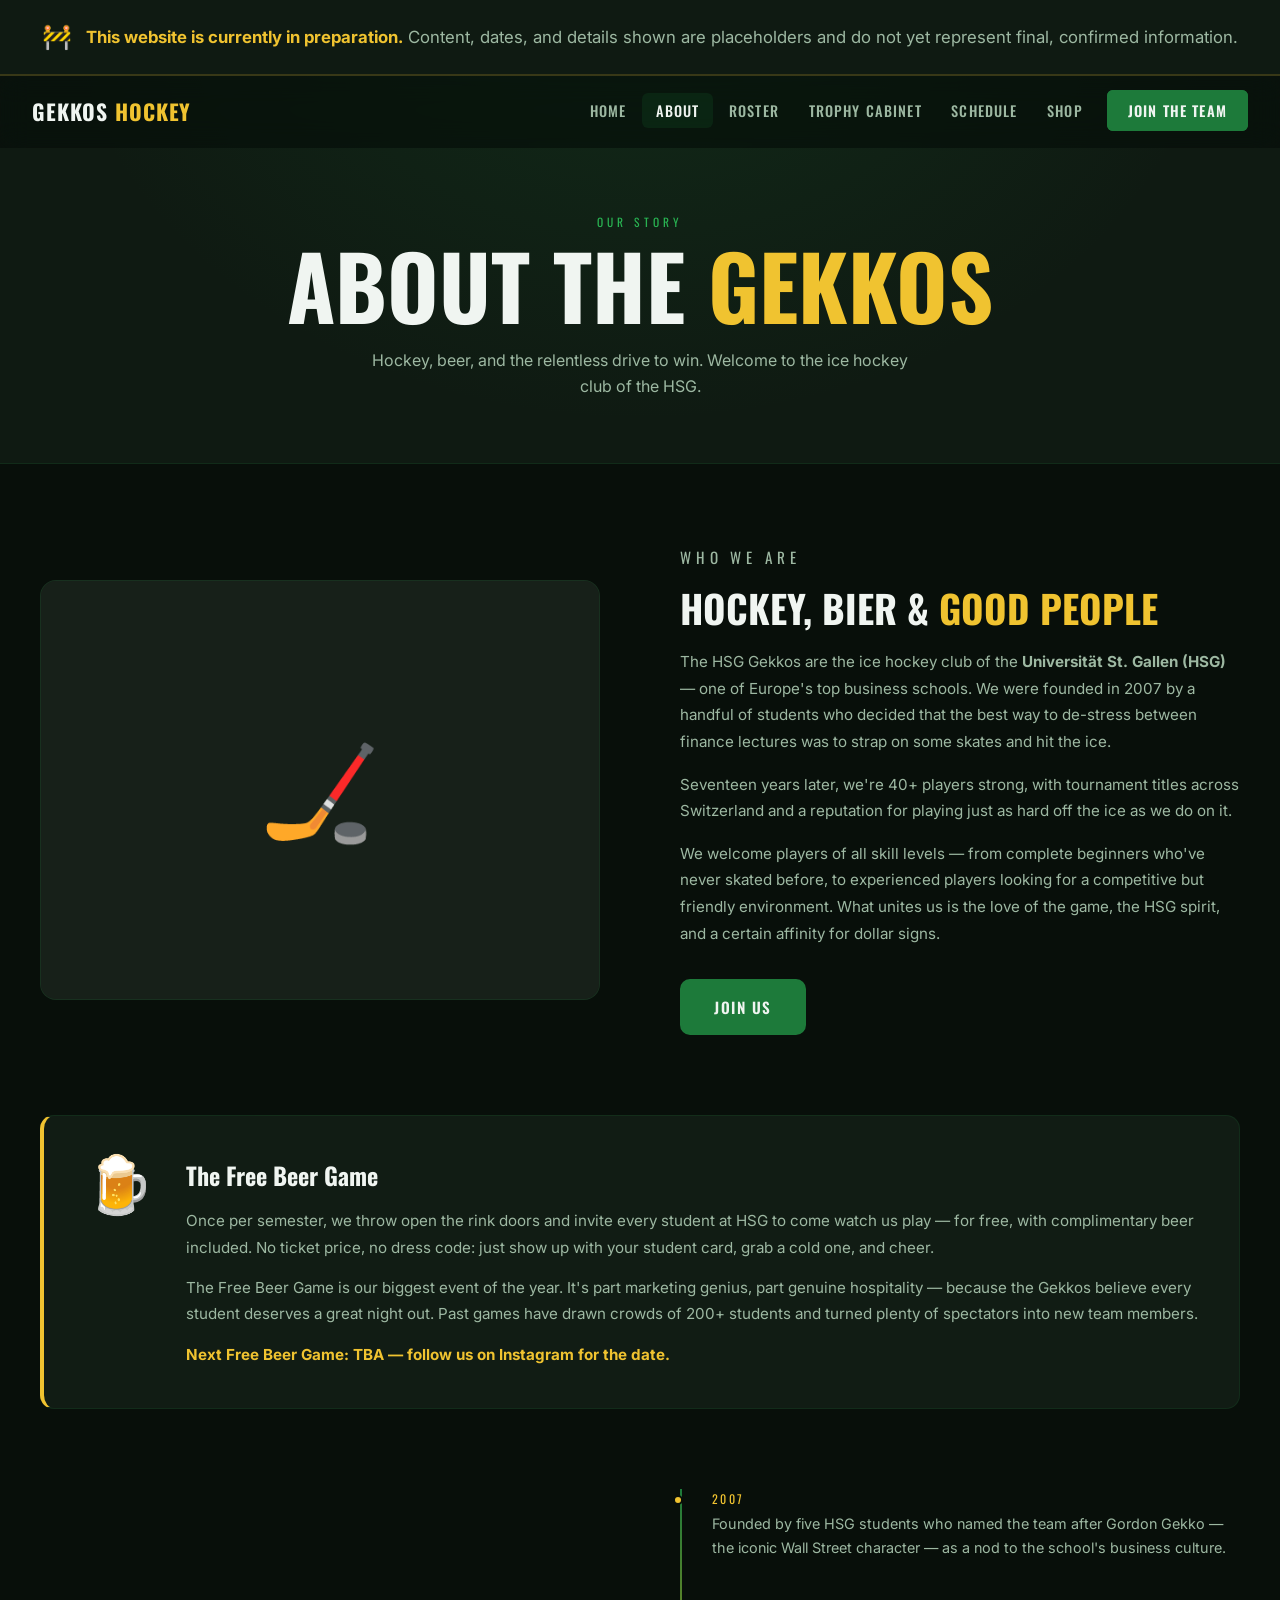
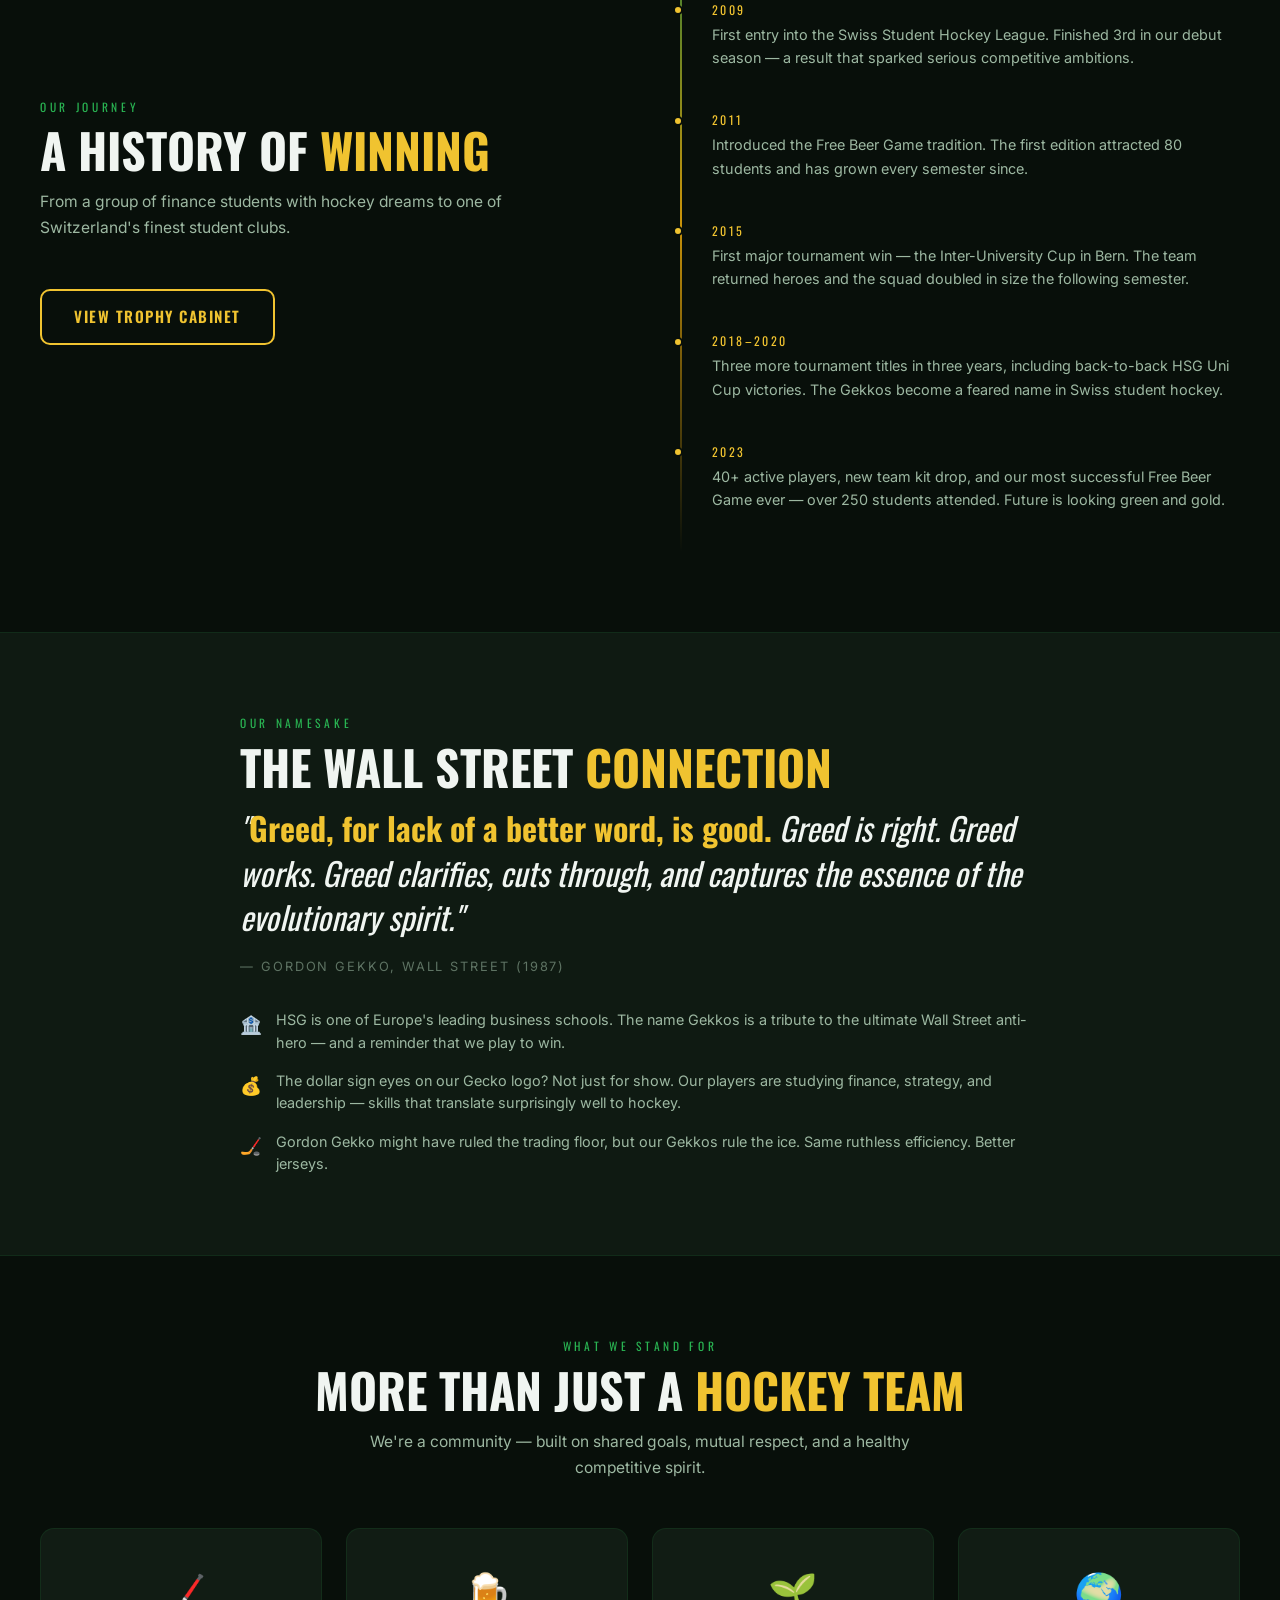
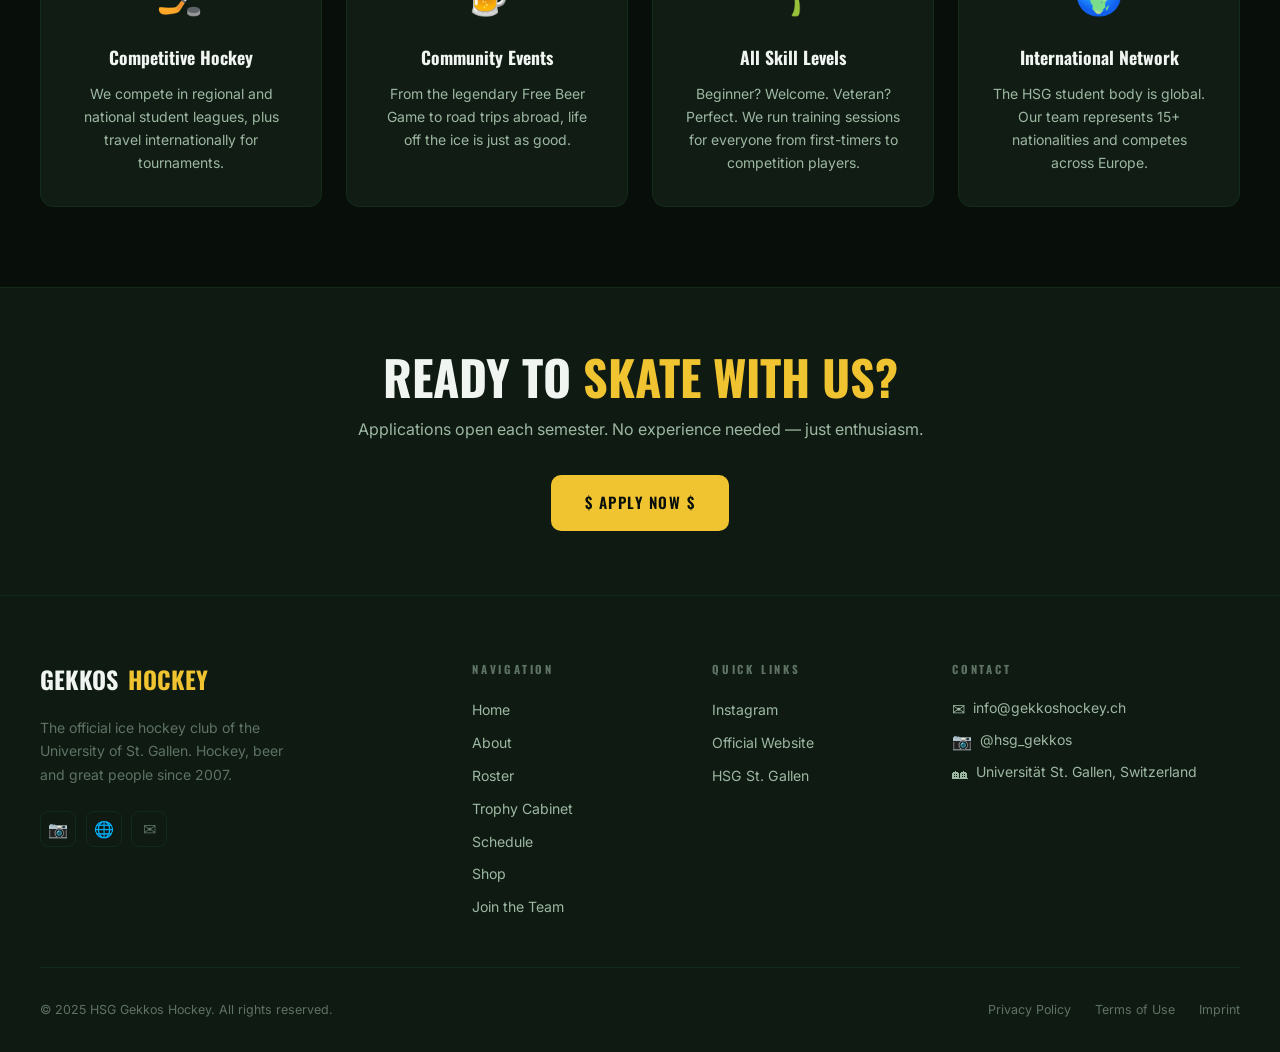
==== about.html @ 8c2be9ea "gordon picture taken out" ====
﻿<!DOCTYPE html>
<html lang="en">
<head>
  <meta charset="UTF-8" />
  <meta name="viewport" content="width=device-width, initial-scale=1.0" />
  <title>About — HSG Gekkos Hockey</title>
  <meta name="description" content="Learn about the HSG Gekkos — the ice hockey club of the University of St. Gallen and their Wall Street spirit." />
  <link rel="icon" href="assets/pictures/LogoGekkos.png" type="image/png" />
  <link rel="stylesheet" href="css/style.css" />
</head>
<body class="page-about">

  <div id="money-rain-overlay"></div>

  <!-- NAV -->
  <nav class="nav">
    <a href="index.html" class="nav-logo">
      <img src="assets/pictures/LogoGekkos.png" alt="Gekkos Logo" onerror="this.style.display='none'" />
      <span class="nav-logo-text">GEKKOS <span>HOCKEY</span></span>
    </a>
    <ul class="nav-links" id="nav-links">
      <li class="nav-mobile-header">
        <button class="nav-close" aria-label="Close menu">&#x2715;</button>
        <a href="index.html" class="nav-mobile-brand">
          <img src="assets/pictures/LogoGekkos.png" alt="Gekkos Logo" onerror="this.style.display='none'" />
          <span class="nav-mobile-brand-text">GEKKOS <span>HOCKEY</span></span>
        </a>
        <p class="nav-mobile-slogan">Greed is good — Goals are better!</p>
      </li>
      <li><a class="nav-link" href="index.html"    data-page="index.html">Home</a></li>
      <li><a class="nav-link" href="about.html"    data-page="about.html">About</a></li>
      <li><a class="nav-link" href="roster.html"   data-page="roster.html">Roster</a></li>
      <li><a class="nav-link" href="trophies.html" data-page="trophies.html">Trophy Cabinet</a></li>
      <li><a class="nav-link" href="calendar.html" data-page="calendar.html">Schedule</a></li>
      <li><a class="nav-link" href="shop.html"     data-page="shop.html">Shop</a></li>
      <li><a class="nav-cta"  href="join.html">Join the Team</a></li>
    </ul>
    <button class="nav-toggle" id="nav-toggle" aria-label="Menu">
      <span></span><span></span><span></span>
    </button>
  </nav>

  <!-- PAGE HERO -->
  <div class="page-hero">
    <div class="inner">
      <p class="page-hero-label">Our Story</p>
      <h1 class="page-hero-title">About the <span class="gold">Gekkos</span></h1>
      <p class="page-hero-sub">Hockey, beer, and the relentless drive to win. Welcome to the ice hockey club of the HSG.</p>
    </div>
  </div>

  <!-- ABOUT TEAM -->
  <section class="section">
    <div class="section-inner">
      <div class="split-grid">
        <div class="reveal-left">
          <div class="about-img-wrap">
            <img src="assets/pictures/Gekkos%20Hoodie.png" alt="HSG Gekkos team"
              onerror="this.parentElement.innerHTML='<div style=\'display:flex;align-items:center;justify-content:center;font-size:6rem;height:100%;background:var(--bg-3)\'>🏒</div>'" />
            <div class="about-img-badge">🏆 8 Tournament Titles &nbsp;·&nbsp; Est. 2007</div>
          </div>
        </div>
        <div class="about-text reveal-right">
          <p class="section-label">Who We Are</p>
          <h2>Hockey, Bier &amp; <span class="gold">Good People</span></h2>
          <p>
            The HSG Gekkos are the ice hockey club of the <strong>Universität St. Gallen (HSG)</strong> — one of Europe's top business schools. We were founded in 2007 by a handful of students who decided that the best way to de-stress between finance lectures was to strap on some skates and hit the ice.
          </p>
          <p>
            Seventeen years later, we're 40+ players strong, with tournament titles across Switzerland and a reputation for playing just as hard off the ice as we do on it.
          </p>
          <p>
            We welcome players of all skill levels — from complete beginners who've never skated before, to experienced players looking for a competitive but friendly environment. What unites us is the love of the game, the HSG spirit, and a certain affinity for dollar signs.
          </p>
          <div style="margin-top:2rem;">
            <a href="join.html" class="btn btn-primary">Join Us</a>
          </div>
        </div>
      </div>
    </div>
  </section>

  <!-- BEER GAME -->
  <section style="padding: 0 2rem 5rem;">
    <div class="section-inner">
      <div class="beer-card reveal">
        <div class="beer-icon">🍺</div>
        <div class="beer-text">
          <h3>The Free Beer Game</h3>
          <p>
            Once per semester, we throw open the rink doors and invite every student at HSG to come watch us play — for free, with complimentary beer included. No ticket price, no dress code: just show up with your student card, grab a cold one, and cheer.
          </p>
          <p style="margin-top:0.85rem;">
            The Free Beer Game is our biggest event of the year. It's part marketing genius, part genuine hospitality — because the Gekkos believe every student deserves a great night out. Past games have drawn crowds of 200+ students and turned plenty of spectators into new team members.
          </p>
          <p style="margin-top:0.85rem;">
            <strong style="color: var(--gold-light);">Next Free Beer Game: TBA — follow us on Instagram for the date.</strong>
          </p>
        </div>
      </div>
    </div>
  </section>

  <!-- TIMELINE -->
  <section style="padding: 0 2rem 5rem;">
    <div class="section-inner">
      <div class="split-grid">
        <div class="reveal-left">
          <p class="section-label">Our Journey</p>
          <h2 class="section-title">A History of <span class="gold">Winning</span></h2>
          <p class="section-desc">From a group of finance students with hockey dreams to one of Switzerland's finest student clubs.</p>
          <a href="trophies.html" class="btn btn-outline">View Trophy Cabinet</a>
        </div>
        <div class="timeline reveal-right">
          <div class="tl-item">
            <p class="tl-year">2007</p>
            <p class="tl-text">Founded by five HSG students who named the team after Gordon Gekko — the iconic Wall Street character — as a nod to the school's business culture.</p>
          </div>
          <div class="tl-item">
            <p class="tl-year">2009</p>
            <p class="tl-text">First entry into the Swiss Student Hockey League. Finished 3rd in our debut season — a result that sparked serious competitive ambitions.</p>
          </div>
          <div class="tl-item">
            <p class="tl-year">2011</p>
            <p class="tl-text">Introduced the Free Beer Game tradition. The first edition attracted 80 students and has grown every semester since.</p>
          </div>
          <div class="tl-item">
            <p class="tl-year">2015</p>
            <p class="tl-text">First major tournament win — the Inter-University Cup in Bern. The team returned heroes and the squad doubled in size the following semester.</p>
          </div>
          <div class="tl-item">
            <p class="tl-year">2018–2020</p>
            <p class="tl-text">Three more tournament titles in three years, including back-to-back HSG Uni Cup victories. The Gekkos become a feared name in Swiss student hockey.</p>
          </div>
          <div class="tl-item">
            <p class="tl-year">2023</p>
            <p class="tl-text">40+ active players, new team kit drop, and our most successful Free Beer Game ever — over 250 students attended. Future is looking green and gold.</p>
          </div>
        </div>
      </div>
    </div>
  </section>

  <!-- GORDON GEKKO SECTION -->
  <div class="gekko-section">
    <div class="section-inner">
      <div style="max-width:800px; margin:0 auto;">
        <div class="reveal-right">
          <p class="section-label">Our Namesake</p>
          <h2 class="section-title">The Wall Street <span class="gold">Connection</span></h2>
          <p class="gekko-quote">
            "<strong>Greed, for lack of a better word, is good.</strong> Greed is right. Greed works. Greed clarifies, cuts through, and captures the essence of the evolutionary spirit."
          </p>
          <p class="gekko-att">— Gordon Gekko, Wall Street (1987)</p>
          <div class="gekko-connection-list">
            <div class="gconn-item">
              <span class="gconn-icon">🏦</span>
              <span>HSG is one of Europe's leading business schools. The name Gekkos is a tribute to the ultimate Wall Street anti-hero — and a reminder that we play to win.</span>
            </div>
            <div class="gconn-item">
              <span class="gconn-icon">💰</span>
              <span>The dollar sign eyes on our Gecko logo? Not just for show. Our players are studying finance, strategy, and leadership — skills that translate surprisingly well to hockey.</span>
            </div>
            <div class="gconn-item">
              <span class="gconn-icon">🏒</span>
              <span>Gordon Gekko might have ruled the trading floor, but our Gekkos rule the ice. Same ruthless efficiency. Better jerseys.</span>
            </div>
          </div>
        </div>
      </div>
    </div>
  </div>

  <!-- VALUES -->
  <section class="section">
    <div class="section-inner">
      <div style="text-align:center; max-width:700px; margin:0 auto 3rem;" class="reveal">
        <p class="section-label">What We Stand For</p>
        <h2 class="section-title">More Than Just a <span class="gold">Hockey Team</span></h2>
        <p class="section-desc" style="margin: 0 auto;">We're a community — built on shared goals, mutual respect, and a healthy competitive spirit.</p>
      </div>
      <div style="display:grid; grid-template-columns:repeat(auto-fit, minmax(240px,1fr)); gap:1.5rem;">

        <div class="reveal" style="background:var(--bg-card); border:1px solid var(--border); border-radius:14px; padding:2rem; text-align:center;">
          <div style="font-size:2.5rem; margin-bottom:1rem;">🏒</div>
          <h3 style="font-family:var(--font-h); font-size:1.1rem; margin-bottom:0.6rem;">Competitive Hockey</h3>
          <p style="font-size:0.875rem; color:var(--gray-light); line-height:1.65;">We compete in regional and national student leagues, plus travel internationally for tournaments.</p>
        </div>

        <div class="reveal" style="background:var(--bg-card); border:1px solid var(--border); border-radius:14px; padding:2rem; text-align:center; transition-delay:0.1s;">
          <div style="font-size:2.5rem; margin-bottom:1rem;">🍺</div>
          <h3 style="font-family:var(--font-h); font-size:1.1rem; margin-bottom:0.6rem;">Community Events</h3>
          <p style="font-size:0.875rem; color:var(--gray-light); line-height:1.65;">From the legendary Free Beer Game to road trips abroad, life off the ice is just as good.</p>
        </div>

        <div class="reveal" style="background:var(--bg-card); border:1px solid var(--border); border-radius:14px; padding:2rem; text-align:center; transition-delay:0.2s;">
          <div style="font-size:2.5rem; margin-bottom:1rem;">🌱</div>
          <h3 style="font-family:var(--font-h); font-size:1.1rem; margin-bottom:0.6rem;">All Skill Levels</h3>
          <p style="font-size:0.875rem; color:var(--gray-light); line-height:1.65;">Beginner? Welcome. Veteran? Perfect. We run training sessions for everyone from first-timers to competition players.</p>
        </div>

        <div class="reveal" style="background:var(--bg-card); border:1px solid var(--border); border-radius:14px; padding:2rem; text-align:center; transition-delay:0.3s;">
          <div style="font-size:2.5rem; margin-bottom:1rem;">🌍</div>
          <h3 style="font-family:var(--font-h); font-size:1.1rem; margin-bottom:0.6rem;">International Network</h3>
          <p style="font-size:0.875rem; color:var(--gray-light); line-height:1.65;">The HSG student body is global. Our team represents 15+ nationalities and competes across Europe.</p>
        </div>

      </div>
    </div>
  </section>

  <!-- JOIN CTA -->
  <section style="padding:4rem 2rem; background:var(--bg-2); border-top:1px solid var(--border); text-align:center;">
    <div class="reveal" style="max-width:600px; margin:0 auto;">
      <h2 class="section-title">Ready to <span class="gold">Skate With Us?</span></h2>
      <p style="color:var(--gray-light); margin-bottom:2rem;">Applications open each semester. No experience needed — just enthusiasm.</p>
      <a href="join.html" class="btn btn-gold">&#36; Apply Now &#36;</a>
    </div>
  </section>

  <!-- FOOTER -->
  <footer class="footer">
    <div class="footer-top">
      <div>
        <div class="footer-brand-name">
          <img src="assets/pictures/LogoGekkos.png" alt="Logo" onerror="this.style.display='none'" />
          GEKKOS <span>HOCKEY</span>
        </div>
        <p class="footer-tagline">The official ice hockey club of the University of St. Gallen. Hockey, beer and great people since 2007.</p>
        <div class="footer-socials">
          <a href="https://www.instagram.com/hsg_gekkos" target="_blank" rel="noopener" class="social-icon">&#128247;</a>
          <a href="https://gekkoshockey.ch" target="_blank" rel="noopener" class="social-icon">&#127760;</a>
          <a href="mailto:info@gekkoshockey.ch" class="social-icon">&#9993;</a>
        </div>
      </div>
      <div class="footer-col">
        <h4>Navigation</h4>
        <div class="footer-links">
          <a href="index.html" class="footer-link">Home</a>
          <a href="about.html" class="footer-link">About</a>
          <a href="roster.html" class="footer-link">Roster</a>
          <a href="trophies.html" class="footer-link">Trophy Cabinet</a>
          <a href="calendar.html" class="footer-link">Schedule</a>
          <a href="shop.html"     class="footer-link">Shop</a>
          <a href="join.html"     class="footer-link">Join the Team</a>
        </div>
      </div>
      <div class="footer-col">
        <h4>Quick Links</h4>
        <div class="footer-links">
          <a href="https://www.instagram.com/hsg_gekkos" target="_blank" class="footer-link">Instagram</a>
          <a href="https://gekkoshockey.ch" target="_blank" class="footer-link">Official Website</a>
          <a href="https://www.unisg.ch" target="_blank" class="footer-link">HSG St. Gallen</a>
        </div>
      </div>
      <div class="footer-col">
        <h4>Contact</h4>
        <div class="footer-contact-item"><span class="contact-icon">&#9993;</span> info@gekkoshockey.ch</div>
        <div class="footer-contact-item"><span class="contact-icon">&#128247;</span> @hsg_gekkos</div>
        <div class="footer-contact-item"><span class="contact-icon">&#127960;</span> Universität St. Gallen, Switzerland</div>
      </div>
    </div>
    <div class="footer-bottom">
      <p class="footer-copy">&copy; 2025 HSG Gekkos Hockey. All rights reserved.</p>
      <div class="footer-legal"><a href="privacy.html">Privacy Policy</a><a href="terms.html">Terms of Use</a><a href="#">Imprint</a></div>
    </div>
  </footer>

  <script src="js/app.js"></script>
</body>
</html>
---- css/style.css ----
/* ============================================================
   HSG GEKKOS HOCKEY — Main Stylesheet
   ============================================================ */

@import url('https://fonts.googleapis.com/css2?family=Oswald:wght@400;500;600;700&family=Inter:wght@300;400;500;600;700&display=swap');

/* ---- Variables ---- */
:root {
  --green:       #1d7a3a;
  --green-dark:  #0c3d1e;
  --green-light: #29b352;
  --green-glow:  rgba(29, 122, 58, 0.35);
  --gold:        #c9930a;
  --gold-light:  #f0c330;
  --gold-glow:   rgba(240, 195, 48, 0.25);
  --bg:          #080f0a;
  --bg-2:        #0f1a12;
  --bg-3:        #172019;
  --bg-card:     #111c14;
  --white:       #f0f5f1;
  --gray:        #5e7363;
  --gray-light:  #9db8a2;
  --border:      rgba(29, 122, 58, 0.18);
  --border-gold: rgba(240, 195, 48, 0.18);
  --font-h:      'Oswald', sans-serif;
  --font-b:      'Inter', sans-serif;
  --nav-h:       72px;
  --disclaimer-h: 68px;
  --t:           0.3s ease;
  --radius:      10px;
}

/* ---- Reset ---- */
*, *::before, *::after { box-sizing: border-box; margin: 0; padding: 0; }
html { scroll-behavior: smooth; }
body { font-family: var(--font-b); background: var(--bg); color: var(--white); overflow-x: hidden; line-height: 1.65; }
img  { max-width: 100%; display: block; }
a    { color: inherit; text-decoration: none; }
ul   { list-style: none; }
button { cursor: pointer; }

/* ---- Money rain overlay ---- */
#money-rain-overlay {
  position: fixed; inset: 0; pointer-events: none; z-index: 9900; overflow: hidden;
}
.money-bill {
  position: absolute; top: -80px; font-size: 1.6rem; user-select: none;
  animation: moneyFall linear forwards;
}
@keyframes moneyFall {
  0%   { transform: translateY(0) rotate(0deg) scale(1); opacity: 1; }
  80%  { opacity: 0.7; }
  100% { transform: translateY(110vh) rotate(640deg) scale(0.6); opacity: 0; }
}

/* ---- Preparation disclaimer banner ---- */
.disclaimer-banner {
  position: fixed; top: 0; left: 0; right: 0; z-index: 10001;
  display: flex; align-items: center; justify-content: center; flex-wrap: wrap;
  gap: 0.6rem 0.9rem;
  padding: 1.15rem 1.5rem;
  background: var(--bg-2);
  border-bottom: 2px solid var(--border-gold);
  text-align: center;
  font-size: 1.05rem; line-height: 1.55; color: var(--gray-light);
}
.disclaimer-banner .disclaimer-icon { font-size: 1.5rem; flex-shrink: 0; }
.disclaimer-banner strong { color: var(--gold-light); }

/* ---- Navigation ---- */
.nav {
  position: fixed; top: var(--disclaimer-h); left: 0; right: 0; z-index: 10000;
  height: var(--nav-h);
  display: flex; align-items: center;
  padding: 0 2rem;
  background: rgba(8, 15, 10, 0.7);
  backdrop-filter: blur(14px) saturate(1.4);
  border-bottom: 1px solid transparent;
  transition: background var(--t), border-color var(--t);
}
.nav.scrolled {
  background: rgba(8, 15, 10, 0.97);
  border-color: var(--border);
}
.nav-logo {
  display: flex; align-items: center; gap: 0.75rem; flex-shrink: 0;
}
.nav-logo img   { height: 52px; width: auto; }
.nav-logo-text  {
  font-family: var(--font-h); font-size: 1.35rem; font-weight: 700;
  letter-spacing: 0.04em; line-height: 1;
}
.nav-logo-text span { color: var(--gold-light); }

.nav-links {
  display: flex; align-items: center; gap: 0.15rem; margin-left: auto;
}
.nav-link {
  font-family: var(--font-h); font-size: 0.9rem; font-weight: 500;
  letter-spacing: 0.08em; text-transform: uppercase;
  padding: 0.45rem 0.85rem; border-radius: 6px;
  color: var(--gray-light);
  transition: color var(--t), background var(--t);
}
.nav-link:hover, .nav-link.active {
  color: var(--white); background: rgba(29, 122, 58, 0.15);
}
.nav-cta {
  font-family: var(--font-h); font-size: 0.9rem; font-weight: 600;
  letter-spacing: 0.08em; text-transform: uppercase;
  padding: 0.5rem 1.2rem; border-radius: 6px; margin-left: 0.5rem;
  background: var(--green); color: var(--white);
  border: 2px solid var(--green);
  transition: all var(--t);
}
.nav-cta:hover { background: var(--green-light); border-color: var(--green-light); }

.nav-mobile-header { display: none; }
.nav-toggle {
  display: none; flex-direction: column; gap: 5px; margin-left: auto; padding: 4px;
  background: none; border: none;
}
.nav-toggle span {
  width: 24px; height: 2px; background: var(--white);
  border-radius: 2px; transition: var(--t);
  display: block;
}
.nav-toggle.open span:nth-child(1) { transform: rotate(45deg) translate(5px, 5px); }
.nav-toggle.open span:nth-child(2) { opacity: 0; }
.nav-toggle.open span:nth-child(3) { transform: rotate(-45deg) translate(5px, -5px); }

/* ---- Ticker ---- */
.ticker-wrap {
  background: var(--green-dark);
  padding: 0.55rem 0; overflow: hidden; white-space: nowrap;
  border-bottom: 1px solid var(--border);
}
.ticker {
  display: inline-flex; gap: 0;
  animation: tickerScroll 40s linear infinite;
}
.ticker-item {
  font-family: var(--font-h); font-size: 0.8rem; letter-spacing: 0.12em;
  text-transform: uppercase; color: var(--gold-light);
  padding: 0 3rem;
}
.ticker-item::before { content: '🏒  '; }
@keyframes tickerScroll {
  0%   { transform: translateX(0); }
  100% { transform: translateX(-50%); }
}

/* ---- Hero ---- */
.hero {
  position: relative; min-height: 100vh;
  display: flex; align-items: center; justify-content: center;
  padding-top: calc(var(--nav-h) + var(--disclaimer-h)); overflow: hidden;
}
.hero-bg {
  position: absolute; inset: 0;
  background: url('../assets/team-photo.jpg') center/cover no-repeat;
  filter: brightness(0.28) saturate(0.7);
  transform: scale(1.05);
  z-index: 0;
}
.hero-bg-fallback {
  position: absolute; inset: 0;
  background: radial-gradient(ellipse at 30% 60%, #0f3d1f 0%, #080f0a 60%),
              linear-gradient(160deg, #0a2014 0%, #080f0a 100%);
  z-index: 0;
}
.hero-grid-overlay {
  position: absolute; inset: 0; z-index: 1;
  background-image:
    linear-gradient(rgba(29,122,58,0.04) 1px, transparent 1px),
    linear-gradient(90deg, rgba(29,122,58,0.04) 1px, transparent 1px);
  background-size: 60px 60px;
}
.hero-vignette {
  position: absolute; inset: 0; z-index: 2;
  background: radial-gradient(ellipse at center, transparent 40%, rgba(8,15,10,0.85) 100%);
}
.hero-bottom-fade {
  position: absolute; bottom: 0; left: 0; right: 0; height: 30%; z-index: 3;
  background: linear-gradient(to bottom, transparent, var(--bg));
}
.hero-content {
  position: relative; z-index: 4; text-align: center;
  max-width: 960px; padding: 2rem;
}
.hero-eyebrow {
  font-family: var(--font-h); font-size: 0.78rem; letter-spacing: 0.35em;
  text-transform: uppercase; color: var(--gold-light); margin-bottom: 1.25rem;
  opacity: 0; animation: fadeUp 0.8s 0.3s ease forwards;
}
.hero-title {
  font-family: var(--font-h);
  font-size: clamp(4rem, 11vw, 9rem);
  font-weight: 700; line-height: 0.88; letter-spacing: -0.01em;
  text-transform: uppercase; margin-bottom: 1.5rem;
  opacity: 0; animation: fadeUp 0.9s 0.5s ease forwards;
}
.hero-title .outline {
  -webkit-text-stroke: 2px var(--white);
  color: transparent;
}
.hero-title .gold-block {
  color: var(--gold-light);
  display: block;
  text-shadow: 0 0 80px rgba(240,195,48,0.4);
}
.hero-sub {
  font-size: clamp(0.95rem, 1.8vw, 1.15rem); font-weight: 300;
  color: var(--gray-light); max-width: 560px; margin: 0 auto 2.5rem;
  opacity: 0; animation: fadeUp 0.8s 0.7s ease forwards;
}
.hero-ctas {
  display: flex; gap: 1rem; justify-content: center; flex-wrap: wrap;
  opacity: 0; animation: fadeUp 0.8s 0.9s ease forwards;
}
.hero-scroll {
  position: absolute; bottom: 1rem; left: 50%; transform: translateX(-50%);
  z-index: 4; display: flex; flex-direction: column; align-items: center; gap: 0.5rem;
  color: var(--gray); font-size: 0.65rem; letter-spacing: 0.2em; text-transform: uppercase;
  opacity: 0; animation: fadeIn 1s 1.8s ease forwards;
}
.hero-scroll .arrow {
  width: 20px; height: 20px;
  border-right: 2px solid var(--gray); border-bottom: 2px solid var(--gray);
  transform: rotate(45deg);
  animation: arrowBounce 1.5s infinite;
}
@keyframes arrowBounce {
  0%,100% { transform: rotate(45deg) translateY(0); }
  50%      { transform: rotate(45deg) translateY(5px); }
}

/* ---- Buttons ---- */
.btn {
  display: inline-flex; align-items: center; gap: 0.5rem;
  font-family: var(--font-h); font-size: 0.95rem; font-weight: 600;
  letter-spacing: 0.1em; text-transform: uppercase;
  padding: 0.85rem 2rem; border-radius: var(--radius);
  border: 2px solid transparent;
  transition: all var(--t);
}
.btn-primary {
  background: var(--green); color: var(--white); border-color: var(--green);
}
.btn-primary:hover {
  background: var(--green-light); border-color: var(--green-light);
  transform: translateY(-2px); box-shadow: 0 10px 30px var(--green-glow);
}
.btn-outline {
  background: transparent; color: var(--gold-light); border-color: var(--gold-light);
}
.btn-outline:hover {
  background: rgba(240,195,48,0.1); transform: translateY(-2px);
  box-shadow: 0 10px 30px var(--gold-glow);
}
.btn-gold {
  background: var(--gold-light); color: var(--bg); border-color: var(--gold-light);
}
.btn-gold:hover {
  background: #f7d44e; transform: translateY(-2px);
  box-shadow: 0 10px 30px var(--gold-glow);
}

/* ---- Stats section ---- */
.stats-section {
  padding: 4rem 2rem;
  background: var(--bg-2);
  border-top: 1px solid var(--border); border-bottom: 1px solid var(--border);
}
.stats-grid {
  display: grid;
  grid-template-columns: repeat(4, 1fr);
  gap: 0;
  max-width: 900px; margin: 0 auto;
  text-align: center;
}
.stat-item {
  padding: 1.5rem 1rem;
  border-right: 1px solid var(--border);
}
.stat-item:last-child { border-right: none; }
.stat-number {
  font-family: var(--font-h);
  font-size: clamp(2.8rem, 5vw, 4.5rem);
  font-weight: 700; color: var(--gold-light); line-height: 1; margin-bottom: 0.4rem;
}
.stat-label {
  font-size: 0.72rem; letter-spacing: 0.18em; text-transform: uppercase; color: var(--gray);
}

/* ---- Section commons ---- */
.section { padding: 5rem 2rem; }
.section-inner { max-width: 1200px; margin: 0 auto; }
.section-label {
  font-family: var(--font-h); font-size: 0.72rem; letter-spacing: 0.32em;
  text-transform: uppercase; color: var(--green-light); margin-bottom: 0.6rem;
}
.section-title {
  font-family: var(--font-h); font-size: clamp(2rem, 4vw, 3rem);
  font-weight: 700; text-transform: uppercase; line-height: 1.05; margin-bottom: 0.85rem;
}
.section-title .gold { color: var(--gold-light); }
.section-desc { font-size: 0.975rem; color: var(--gray-light); max-width: 580px; margin-bottom: 3rem; }
.section-header-row {
  display: flex; align-items: flex-end; justify-content: space-between;
  gap: 2rem; margin-bottom: 3rem; flex-wrap: wrap;
}
.section-header-row .section-desc { margin-bottom: 0; }

/* ---- News cards ---- */
.news-grid {
  display: grid; grid-template-columns: repeat(3, 1fr); gap: 1.5rem;
}
.news-card {
  background: var(--bg-card); border: 1px solid var(--border); border-radius: 14px;
  overflow: hidden; display: flex; flex-direction: column;
  transition: transform var(--t), border-color var(--t), box-shadow var(--t);
}
.news-card:hover {
  transform: translateY(-5px); border-color: var(--green);
  box-shadow: 0 16px 48px rgba(29,122,58,0.18);
}
.news-img-wrap {
  height: 190px; overflow: hidden; position: relative;
  background: var(--bg-3);
}
.news-img-wrap img { width: 100%; height: 100%; object-fit: cover; }
.news-img-placeholder {
  width: 100%; height: 100%;
  display: flex; align-items: center; justify-content: center;
  font-size: 4rem; background: var(--bg-3);
}
.news-tag {
  position: absolute; top: 0.85rem; left: 0.85rem;
  background: var(--green); color: var(--white);
  font-family: var(--font-h); font-size: 0.65rem; letter-spacing: 0.12em; text-transform: uppercase;
  padding: 0.22rem 0.6rem; border-radius: 4px;
}
.news-body { padding: 1.5rem; flex: 1; display: flex; flex-direction: column; }
.news-date { font-size: 0.72rem; color: var(--gray); letter-spacing: 0.08em; text-transform: uppercase; margin-bottom: 0.5rem; }
.news-title { font-family: var(--font-h); font-size: 1.15rem; font-weight: 600; margin-bottom: 0.7rem; line-height: 1.25; }
.news-excerpt { font-size: 0.875rem; color: var(--gray-light); line-height: 1.65; flex: 1; margin-bottom: 1.25rem; }
.news-read-more {
  font-family: var(--font-h); font-size: 0.8rem; letter-spacing: 0.1em; text-transform: uppercase;
  color: var(--green-light); display: inline-flex; align-items: center; gap: 0.4rem;
  transition: gap var(--t), color var(--t);
}
.news-read-more:hover { gap: 0.75rem; color: var(--gold-light); }

/* ---- Highlight band ---- */
.highlight-band {
  background: linear-gradient(135deg, var(--green-dark) 0%, #0a2a14 100%);
  border-top: 1px solid var(--border); border-bottom: 1px solid var(--border);
  padding: 4rem 2rem; text-align: center;
}
.highlight-band .inner { max-width: 760px; margin: 0 auto; }
.highlight-band .big-quote {
  font-family: var(--font-h); font-size: clamp(1.6rem, 3.5vw, 2.6rem);
  font-weight: 400; line-height: 1.3; font-style: italic;
  color: var(--white); margin-bottom: 1rem;
}
.highlight-band .big-quote strong { color: var(--gold-light); font-style: normal; }
.highlight-band .attribution {
  font-size: 0.8rem; letter-spacing: 0.2em; text-transform: uppercase; color: var(--gray);
}

/* ---- Page hero ---- */
.page-hero {
  padding: calc(var(--nav-h) + var(--disclaimer-h) + 4rem) 2rem 4rem;
  background: var(--bg-2);
  border-bottom: 1px solid var(--border);
  text-align: center; position: relative; overflow: hidden;
}
.page-hero::before {
  content: '';
  position: absolute; inset: 0;
  background: radial-gradient(ellipse at 50% -10%, rgba(29,122,58,0.18) 0%, transparent 65%);
}
.page-hero .inner { position: relative; z-index: 1; }
.page-hero-label {
  font-family: var(--font-h); font-size: 0.72rem; letter-spacing: 0.35em;
  text-transform: uppercase; color: var(--green-light); margin-bottom: 0.75rem;
}
.page-hero-title {
  font-family: var(--font-h);
  font-size: clamp(2.5rem, 7vw, 5.5rem);
  font-weight: 700; text-transform: uppercase; line-height: 0.95;
  margin-bottom: 1.25rem;
}
.page-hero-title .gold { color: var(--gold-light); }
.page-hero-sub { font-size: 1rem; color: var(--gray-light); max-width: 560px; margin: 0 auto; }

/* ---- About ---- */
.split-grid {
  display: grid; grid-template-columns: 1fr 1fr; gap: 5rem; align-items: center;
}
.split-grid.reverse { direction: rtl; }
.split-grid.reverse > * { direction: ltr; }
.about-img-wrap {
  border-radius: 16px; overflow: hidden;
  border: 1px solid var(--border); position: relative;
  aspect-ratio: 4/3;
  background: var(--bg-3);
}
.about-img-wrap img { width: 100%; height: 100%; object-fit: cover; }
.about-img-badge {
  position: absolute; bottom: 1rem; left: 1rem;
  background: rgba(8,15,10,0.88); backdrop-filter: blur(10px);
  border: 1px solid var(--border); border-radius: 8px;
  padding: 0.6rem 0.9rem;
  font-family: var(--font-h); font-size: 0.75rem; letter-spacing: 0.06em;
  color: var(--gold-light);
}
.about-text h2 {
  font-family: var(--font-h); font-size: clamp(1.8rem, 3vw, 2.5rem); font-weight: 700;
  text-transform: uppercase; line-height: 1.1; margin-bottom: 1.25rem;
}
.about-text h2 .gold { color: var(--gold-light); }
.about-text p {
  font-size: 0.95rem; color: var(--gray-light); line-height: 1.75; margin-bottom: 1rem;
}

/* ---- Beer highlight ---- */
.beer-card {
  background: var(--bg-card);
  border: 1px solid var(--border); border-left: 4px solid var(--gold-light);
  border-radius: 14px; padding: 2.5rem;
  display: flex; gap: 2rem; align-items: flex-start;
}
.beer-icon { font-size: 3.5rem; flex-shrink: 0; line-height: 1; }
.beer-card h3 {
  font-family: var(--font-h); font-size: 1.5rem; font-weight: 700; margin-bottom: 0.75rem;
}
.beer-card p { font-size: 0.95rem; color: var(--gray-light); line-height: 1.75; }

/* ---- Timeline ---- */
.timeline {
  padding-left: 2rem; position: relative;
}
.timeline::before {
  content: ''; position: absolute; left: 0; top: 0; bottom: 0;
  width: 2px;
  background: linear-gradient(to bottom, var(--green), var(--gold), transparent);
}
.tl-item { position: relative; padding-bottom: 2.5rem; }
.tl-item::before {
  content: ''; position: absolute; left: -2.45rem; top: 0.35rem;
  width: 10px; height: 10px; border-radius: 50%;
  background: var(--gold-light); border: 2px solid var(--bg);
}
.tl-year {
  font-family: var(--font-h); font-size: 0.75rem; letter-spacing: 0.2em;
  text-transform: uppercase; color: var(--gold-light); margin-bottom: 0.2rem;
}
.tl-text { font-size: 0.9rem; color: var(--gray-light); line-height: 1.65; }

/* ---- Gekko section ---- */
.gekko-section {
  background: var(--bg-2);
  border-top: 1px solid var(--border); border-bottom: 1px solid var(--border);
  padding: 5rem 2rem;
}
.gekko-img-wrap {
  border-radius: 16px; overflow: hidden; position: relative;
  border: 1px solid var(--border);
  background: var(--bg-3);
}
.gekko-img-wrap img {
  width: 100%; height: 100%; object-fit: cover;
  filter: grayscale(25%) contrast(1.1);
}
.gekko-img-overlay {
  position: absolute; inset: 0;
  background: linear-gradient(to top, rgba(8,15,10,0.8) 0%, transparent 50%);
}
.gekko-quote {
  font-family: var(--font-h); font-size: clamp(1.4rem, 2.5vw, 2rem);
  font-weight: 400; line-height: 1.4; font-style: italic;
  color: var(--white); margin-bottom: 1rem;
}
.gekko-quote strong { color: var(--gold-light); font-style: normal; }
.gekko-att { font-size: 0.8rem; letter-spacing: 0.15em; text-transform: uppercase; color: var(--gray); }
.gekko-connection-list {
  margin-top: 2rem; display: flex; flex-direction: column; gap: 1rem;
}
.gconn-item {
  display: flex; align-items: flex-start; gap: 0.85rem;
  font-size: 0.9rem; color: var(--gray-light); line-height: 1.55;
}
.gconn-icon { font-size: 1.1rem; flex-shrink: 0; margin-top: 0.1rem; }

/* ---- Roster ---- */
.roster-tabs {
  display: flex; gap: 0.5rem; margin-bottom: 2.5rem; flex-wrap: wrap;
}
.tab-btn {
  font-family: var(--font-h); font-size: 0.85rem; font-weight: 500;
  letter-spacing: 0.1em; text-transform: uppercase;
  padding: 0.55rem 1.2rem; border-radius: 6px;
  border: 1px solid var(--border); background: transparent; color: var(--gray-light);
  transition: all var(--t);
}
.tab-btn:hover { border-color: var(--green); color: var(--white); }
.tab-btn.active { background: var(--green); border-color: var(--green); color: var(--white); }

.players-grid {
  display: grid; grid-template-columns: repeat(auto-fill, minmax(210px, 1fr)); gap: 1.25rem;
}
.player-card {
  background: var(--bg-card); border: 1px solid var(--border); border-radius: 14px;
  padding: 1.75rem 1.5rem; text-align: center;
  transition: transform var(--t), border-color var(--t), box-shadow var(--t);
}
.player-card:hover {
  transform: translateY(-5px); border-color: var(--green);
  box-shadow: 0 12px 36px rgba(29,122,58,0.18);
}
.player-num {
  font-family: var(--font-h); font-size: 2.8rem; font-weight: 700;
  color: var(--gold-light); opacity: 0.75; line-height: 1; margin-bottom: 0.75rem;
}
.player-avatar {
  width: 72px; height: 72px; border-radius: 50%;
  background: var(--bg-3); border: 2px solid var(--border);
  margin: 0 auto 1rem;
  display: flex; align-items: center; justify-content: center;
  font-size: 1.75rem; overflow: hidden;
}
.player-name {
  font-family: var(--font-h); font-size: 1.05rem; font-weight: 600; margin-bottom: 0.25rem;
}
.player-pos {
  font-size: 0.7rem; letter-spacing: 0.14em; text-transform: uppercase;
  color: var(--green-light); margin-bottom: 0.75rem;
}
.player-badge {
  display: inline-block;
  background: rgba(240,195,48,0.12); color: var(--gold-light);
  border: 1px solid var(--border-gold);
  font-family: var(--font-h); font-size: 0.65rem; letter-spacing: 0.1em; text-transform: uppercase;
  padding: 0.15rem 0.55rem; border-radius: 4px; margin-bottom: 0.75rem;
}
.player-quote {
  font-size: 0.78rem; color: var(--gray); font-style: italic; line-height: 1.45;
}

/* ---- Season Picker ---- */
.season-picker {
  display: flex; align-items: center; gap: 0.5rem;
  margin-bottom: 2rem;
}
.season-picker-label {
  font-family: var(--font-h); font-size: 0.7rem; letter-spacing: 0.14em;
  text-transform: uppercase; color: var(--gray); margin-right: 0.25rem;
}
.season-btn {
  font-family: var(--font-h); font-size: 0.8rem; font-weight: 500;
  letter-spacing: 0.08em; padding: 0.35rem 0.9rem; border-radius: 6px;
  border: 1px solid var(--border); background: transparent; color: var(--gray-light);
  cursor: pointer; transition: all var(--t);
}
.season-btn:hover { border-color: var(--green); color: var(--white); }
.season-btn.active { background: var(--bg-card); border-color: var(--green); color: var(--white); }

/* ---- Stats Table ---- */
.stats-table-wrap { overflow-x: auto; margin-bottom: 0.5rem; border-radius: 12px; border: 1px solid var(--border); }
.stats-table { width: 100%; border-collapse: collapse; font-size: 0.85rem; }
.stats-table thead tr { background: var(--bg-card); }
.stats-table th {
  font-family: var(--font-h); font-size: 0.68rem; letter-spacing: 0.12em; text-transform: uppercase;
  color: var(--gray); padding: 0.7rem 1rem; border-bottom: 1px solid var(--border);
  text-align: left; white-space: nowrap; user-select: none;
}
.stats-table th.st-sortable { cursor: pointer; transition: color var(--t); }
.stats-table th.st-sortable:hover { color: var(--white); }
.stats-table th.st-active { color: var(--gold-light); }
.stats-table td { padding: 0.6rem 1rem; border-bottom: 1px solid var(--border); color: var(--gray-light); white-space: nowrap; }
.stats-table tbody tr:last-child td { border-bottom: none; }
.stats-table tbody tr:hover td { background: rgba(255,255,255,0.03); }
.stats-table td.st-pts  { color: var(--gold-light); font-weight: 700; font-family: var(--font-h); }
.stats-table td.st-gray { color: var(--gray); }
.stats-table td.st-name { color: var(--white); font-weight: 600; }
.tab-btn--alumni { border-color: rgba(240,195,48,0.25) !important; }
.tab-btn--alumni:hover, .tab-btn--alumni.active { background: rgba(240,195,48,0.15) !important; border-color: var(--gold-light) !important; color: var(--gold-light) !important; }
.tab-btn--stats { border-color: rgba(29,122,58,0.35) !important; }

/* ---- Notable Alumni ---- */
.alumni-link {
  display: inline-flex; align-items: center; gap: 0.4rem;
  font-size: 0.72rem; font-family: var(--font-h); letter-spacing: 0.08em; text-transform: uppercase;
  padding: 0.4rem 0.8rem; border-radius: 6px;
  border: 1px solid var(--border); color: var(--gray-light); text-decoration: none;
  transition: all var(--t);
}
.alumni-link:hover { border-color: var(--green); color: var(--white); }

/* ---- Trophies ---- */
.trophies-grid {
  display: grid; grid-template-columns: repeat(auto-fill, minmax(280px, 1fr)); gap: 1.5rem;
}
.trophy-card {
  background: var(--bg-card); border: 1px solid var(--border); border-radius: 14px;
  padding: 2.25rem 1.75rem; text-align: center; position: relative; overflow: hidden;
  transition: transform var(--t), border-color var(--t), box-shadow var(--t);
}
.trophy-card::before {
  content: ''; position: absolute; top: 0; left: 0; right: 0; height: 3px;
  background: linear-gradient(90deg, var(--green), var(--gold-light), var(--green));
}
.trophy-card:hover {
  transform: translateY(-6px); border-color: var(--gold);
  box-shadow: 0 16px 48px rgba(240,195,48,0.12);
}
.trophy-card.gold-card { border-color: rgba(240,195,48,0.3); }
.trophy-card.silver-card { border-color: rgba(192,192,192,0.2); }
.trophy-card.bronze-card { border-color: rgba(180,100,40,0.2); }
.trophy-icon { font-size: 4rem; margin-bottom: 1rem; display: block; line-height: 1; }
.trophy-year {
  font-family: var(--font-h); font-size: 0.75rem; letter-spacing: 0.22em;
  text-transform: uppercase; color: var(--gold-light); margin-bottom: 0.4rem;
}
.trophy-name {
  font-family: var(--font-h); font-size: 1.25rem; font-weight: 700; margin-bottom: 0.5rem; line-height: 1.2;
}
.trophy-desc { font-size: 0.85rem; color: var(--gray-light); line-height: 1.55; }
.trophy-medal {
  display: inline-block; margin-top: 0.85rem;
  font-family: var(--font-h); font-size: 0.68rem; letter-spacing: 0.1em; text-transform: uppercase;
  padding: 0.2rem 0.7rem; border-radius: 4px;
}
.medal-gold   { background: rgba(240,195,48,0.12); color: var(--gold-light); border: 1px solid var(--border-gold); }
.medal-silver { background: rgba(200,200,200,0.08); color: #bbb; border: 1px solid rgba(200,200,200,0.15); }
.medal-bronze { background: rgba(180,100,40,0.1); color: #c8834b; border: 1px solid rgba(180,100,40,0.15); }
.medal-award  { background: rgba(29,122,58,0.12); color: var(--green-light); border: 1px solid var(--border); }

/* ---- Calendar ---- */
.cal-filter-row { display: flex; gap: 0.5rem; margin-bottom: 2rem; flex-wrap: wrap; }
.cal-filter-btn {
  font-family: var(--font-h); font-size: 0.82rem; font-weight: 500;
  letter-spacing: 0.1em; text-transform: uppercase;
  padding: 0.5rem 1.1rem; border-radius: 6px;
  border: 1px solid var(--border); background: transparent; color: var(--gray-light);
  transition: all var(--t);
}
.cal-filter-btn:hover { border-color: var(--green); color: var(--white); }
.cal-filter-btn.active { background: var(--green); border-color: var(--green); color: var(--white); }

.cal-table-wrap {
  border: 1px solid var(--border); border-radius: 14px; overflow: hidden;
}
.cal-header {
  display: grid; grid-template-columns: 130px 70px 1fr 160px 100px;
  gap: 1rem; padding: 0.9rem 1.5rem;
  background: var(--bg-3);
  font-family: var(--font-h); font-size: 0.72rem; letter-spacing: 0.18em;
  text-transform: uppercase; color: var(--gray);
  border-bottom: 1px solid var(--border);
}
.cal-row {
  display: grid; grid-template-columns: 130px 70px 1fr 160px 100px;
  gap: 1rem; padding: 1.1rem 1.5rem;
  background: var(--bg-card);
  border-bottom: 1px solid var(--border);
  align-items: center; transition: background var(--t);
}
.cal-row:last-child { border-bottom: none; }
.cal-row:hover { background: var(--bg-3); }
.cal-row.upcoming-row { border-left: 3px solid var(--gold-light); }
.cal-date { font-size: 0.88rem; color: var(--white); font-weight: 500; }
.cal-time { font-size: 0.85rem; color: var(--gray-light); }
.cal-game { font-family: var(--font-h); font-size: 0.98rem; font-weight: 600; }
.cal-venue { font-size: 0.82rem; color: var(--gray-light); }
.home-badge {
  display: inline-block; font-family: var(--font-h); font-size: 0.65rem;
  letter-spacing: 0.08em; text-transform: uppercase; padding: 0.18rem 0.5rem; border-radius: 4px;
}
.home-badge.home { background: rgba(29,122,58,0.2); color: var(--green-light); }
.home-badge.away { background: rgba(240,195,48,0.1); color: var(--gold-light); }
.result-w { color: var(--green-light); font-family: var(--font-h); font-weight: 600; }
.result-l { color: #e05555; font-family: var(--font-h); font-weight: 600; }
.result-d { color: var(--gold-light); font-family: var(--font-h); font-weight: 600; }
.result-tbd { color: var(--gray); font-style: italic; font-size: 0.85rem; }

/* ---- Join form ---- */
.join-grid {
  display: grid; grid-template-columns: 1fr 1.1fr; gap: 5rem; align-items: start;
}
.join-info h3 {
  font-family: var(--font-h); font-size: 1.5rem; font-weight: 600; margin-bottom: 0.85rem;
}
.join-info p { font-size: 0.93rem; color: var(--gray-light); line-height: 1.75; margin-bottom: 1.5rem; }
.join-perks { display: flex; flex-direction: column; gap: 0.8rem; margin-bottom: 2rem; }
.perk {
  display: flex; align-items: flex-start; gap: 0.85rem;
  font-size: 0.9rem; color: var(--gray-light); line-height: 1.5;
}
.perk-icon { font-size: 1.25rem; flex-shrink: 0; margin-top: 0.05rem; }
.contact-block {
  background: var(--bg-card); border: 1px solid var(--border); border-radius: 12px;
  padding: 1.5rem;
}
.contact-block h4 {
  font-family: var(--font-h); font-size: 0.75rem; letter-spacing: 0.2em;
  text-transform: uppercase; color: var(--gray); margin-bottom: 0.85rem;
}
.contact-item {
  display: flex; align-items: center; gap: 0.65rem;
  font-size: 0.9rem; color: var(--gray-light); margin-bottom: 0.6rem;
}
.contact-item:last-child { margin-bottom: 0; }
.contact-icon { font-size: 1rem; flex-shrink: 0; }

.form-group { margin-bottom: 1.25rem; }
.form-row { display: grid; grid-template-columns: 1fr 1fr; gap: 1.25rem; }
.form-label {
  display: block; font-family: var(--font-h); font-size: 0.72rem;
  letter-spacing: 0.18em; text-transform: uppercase; color: var(--gray-light);
  margin-bottom: 0.45rem;
}
.form-control {
  width: 100%; background: var(--bg-3); border: 1px solid var(--border);
  border-radius: var(--radius); color: var(--white); font-family: var(--font-b);
  font-size: 0.93rem; padding: 0.75rem 1rem; outline: none;
  transition: border-color var(--t), box-shadow var(--t);
}
.form-control:focus { border-color: var(--green); box-shadow: 0 0 0 3px var(--green-glow); }
.form-control::placeholder { color: var(--gray); }
select.form-control {
  appearance: none; cursor: pointer;
  background-image: url("data:image/svg+xml,%3Csvg xmlns='http://www.w3.org/2000/svg' width='10' height='7'%3E%3Cpath d='M5 7L0 0h10z' fill='%235e7363'/%3E%3C/svg%3E");
  background-repeat: no-repeat; background-position: right 1rem center;
  padding-right: 2.5rem;
}
textarea.form-control { min-height: 110px; resize: vertical; }
.form-check {
  display: flex; align-items: flex-start; gap: 0.75rem; margin-top: 0.75rem;
}
.form-check input { margin-top: 3px; accent-color: var(--green); flex-shrink: 0; }
.form-check label { font-size: 0.875rem; color: var(--gray-light); line-height: 1.5; }

.form-card {
  background: var(--bg-card); border: 1px solid var(--border); border-radius: 16px; padding: 2.5rem;
}

/* ---- Success message ---- */
#success-msg {
  display: none; text-align: center; padding: 4rem 2rem;
}
#success-msg.show { display: block; }
.success-icon { font-size: 5rem; margin-bottom: 1rem; display: block; }
.success-msg-inner h3 {
  font-family: var(--font-h); font-size: 2rem; font-weight: 700; margin-bottom: 0.5rem;
}
.success-msg-inner p { color: var(--gray-light); font-size: 0.95rem; }

/* ---- Footer ---- */
.footer {
  background: var(--bg-2);
  border-top: 1px solid var(--border); padding: 4rem 2rem 2rem;
}
.footer-top {
  max-width: 1200px; margin: 0 auto;
  display: grid; grid-template-columns: 2fr 1fr 1fr 1.5fr; gap: 3rem;
  margin-bottom: 3rem;
}
.footer-brand-name {
  font-family: var(--font-h); font-size: 1.5rem; font-weight: 700;
  display: flex; align-items: center; gap: 0.6rem; margin-bottom: 1rem;
}
.footer-brand-name span { color: var(--gold-light); }
.footer-brand-name img { height: 40px; }
.footer-tagline { font-size: 0.875rem; color: var(--gray); line-height: 1.7; max-width: 260px; margin-bottom: 1.5rem; }
.footer-socials { display: flex; gap: 0.6rem; }
.social-icon {
  width: 36px; height: 36px; border-radius: 8px; border: 1px solid var(--border);
  display: flex; align-items: center; justify-content: center; font-size: 1rem;
  color: var(--gray); transition: all var(--t);
}
.social-icon:hover { border-color: var(--green); color: var(--white); background: rgba(29,122,58,0.15); }
.footer-col h4 {
  font-family: var(--font-h); font-size: 0.7rem; letter-spacing: 0.25em; text-transform: uppercase;
  color: var(--gray); margin-bottom: 1.25rem;
}
.footer-links { display: flex; flex-direction: column; gap: 0.6rem; }
.footer-link { font-size: 0.88rem; color: var(--gray-light); transition: color var(--t); }
.footer-link:hover { color: var(--white); }
.footer-contact-item {
  display: flex; align-items: flex-start; gap: 0.5rem;
  font-size: 0.875rem; color: var(--gray-light); margin-bottom: 0.6rem; line-height: 1.4;
}
.footer-bottom {
  max-width: 1200px; margin: 0 auto;
  border-top: 1px solid var(--border); padding-top: 2rem;
  display: flex; align-items: center; justify-content: space-between; flex-wrap: wrap; gap: 1rem;
}
.footer-copy { font-size: 0.78rem; color: var(--gray); }
.footer-legal { display: flex; gap: 1.5rem; }
.footer-legal a { font-size: 0.78rem; color: var(--gray); transition: color var(--t); }
.footer-legal a:hover { color: var(--white); }

/* ---- Reveal animations ---- */
.reveal {
  opacity: 0; transform: translateY(22px);
  transition: opacity 0.7s ease, transform 0.7s ease;
}
.reveal.visible { opacity: 1; transform: none; }
.reveal-left {
  opacity: 0; transform: translateX(-22px);
  transition: opacity 0.7s ease, transform 0.7s ease;
}
.reveal-left.visible { opacity: 1; transform: none; }
.reveal-right {
  opacity: 0; transform: translateX(22px);
  transition: opacity 0.7s ease, transform 0.7s ease;
}
.reveal-right.visible { opacity: 1; transform: none; }

@keyframes fadeUp {
  from { opacity: 0; transform: translateY(28px); }
  to   { opacity: 1; transform: translateY(0); }
}
@keyframes fadeIn {
  from { opacity: 0; }
  to   { opacity: 1; }
}

/* ---- Utilities ---- */
.text-gold { color: var(--gold-light); }
.text-green { color: var(--green-light); }
.text-gray { color: var(--gray); }
.mb-1 { margin-bottom: 1rem; }
.mb-2 { margin-bottom: 2rem; }
.mt-2 { margin-top: 2rem; }
.mt-3 { margin-top: 3rem; }
.text-center { text-align: center; }

/* ---- Responsive ---- */
@media (max-width: 1024px) {
  .footer-top { grid-template-columns: 1fr 1fr; gap: 2rem; }
  .join-grid  { grid-template-columns: 1fr; gap: 2.5rem; }
  .split-grid { grid-template-columns: 1fr; gap: 2.5rem; }
  .split-grid.reverse { direction: ltr; }
  .news-grid  { grid-template-columns: 1fr 1fr; }
  .stats-grid { grid-template-columns: repeat(2, 1fr); }
  .stat-item:nth-child(2) { border-right: none; }
  .stat-item:nth-child(1),
  .stat-item:nth-child(2) { border-bottom: 1px solid var(--border); }
  .cal-header,
  .cal-row { grid-template-columns: 120px 60px 1fr 100px; }
  .cal-header > *:nth-child(4),
  .cal-row > *:nth-child(4) { display: none; }
}
@media (max-width: 1100px) {
  .nav-links:not(.open) { display: none; }
  .nav-toggle { display: flex; }
  .nav:has(.nav-links.open) { backdrop-filter: none; background: #080f0a; }
  .nav-links.open {
    display: flex; flex-direction: column;
    position: fixed; top: 0; left: 0; right: 0; bottom: 0;
    background: #080f0a;
    padding: 2rem 2rem 2rem;
    align-items: flex-start; gap: 0.5rem;
    z-index: 10001;
    overflow-y: auto;
  }
  .nav-links.open .nav-link { font-size: 1.6rem; padding: 0.6rem 0; }
  .nav-links.open .nav-cta  { font-size: 1.6rem; padding: 0.6rem 0; background: none; border: none; color: var(--gold-light); }

  /* Mobile menu header */
  .nav-mobile-header {
    list-style: none;
    width: 100%;
    display: flex; flex-direction: column;
    padding-bottom: 1.25rem;
    margin-bottom: 0.5rem;
    border-bottom: 1px solid rgba(255,255,255,0.1);
    position: relative;
  }
  .nav-close {
    position: absolute; top: 0; right: 0;
    background: none; border: none; cursor: pointer;
    color: var(--white); font-size: 1.8rem; line-height: 1;
    padding: 0.1rem 0.3rem;
  }
  .nav-mobile-brand {
    display: flex; align-items: center; gap: 0.75rem;
    text-decoration: none; margin-top: 0.25rem;
  }
  .nav-mobile-brand img { height: 52px; width: auto; }
  .nav-mobile-brand-text {
    font-family: var(--font-h); font-size: 1.35rem;
    color: var(--white); letter-spacing: 0.06em;
  }
  .nav-mobile-brand-text span { color: var(--gold-light); }
  .nav-mobile-slogan {
    margin-top: 0.5rem;
    font-size: 0.8rem; letter-spacing: 0.08em;
    color: var(--gold-light); font-style: italic;
  }
}
@media (max-width: 768px) {
  :root { --nav-h: 60px; }
  .nav { background: #080f0a; backdrop-filter: none; }
  .news-grid   { grid-template-columns: 1fr; }
  .trophies-grid { grid-template-columns: 1fr 1fr; }
  .players-grid  { grid-template-columns: repeat(2, 1fr); }
  .form-row { grid-template-columns: 1fr; }
  .beer-card { flex-direction: column; gap: 1rem; }
  .cal-header,
  .cal-row { grid-template-columns: 100px 1fr 80px; }
  .cal-header > *:nth-child(2),
  .cal-row > *:nth-child(2),
  .cal-header > *:nth-child(4),
  .cal-row > *:nth-child(4) { display: none; }
  .footer-top { grid-template-columns: 1fr; gap: 2rem; }
  .hero-ctas  { flex-direction: column; align-items: center; }
  .btn { justify-content: center; }
}
@media (max-width: 480px) {
  .trophies-grid, .players-grid { grid-template-columns: 1fr; }
  .stats-grid { grid-template-columns: 1fr 1fr; }
}
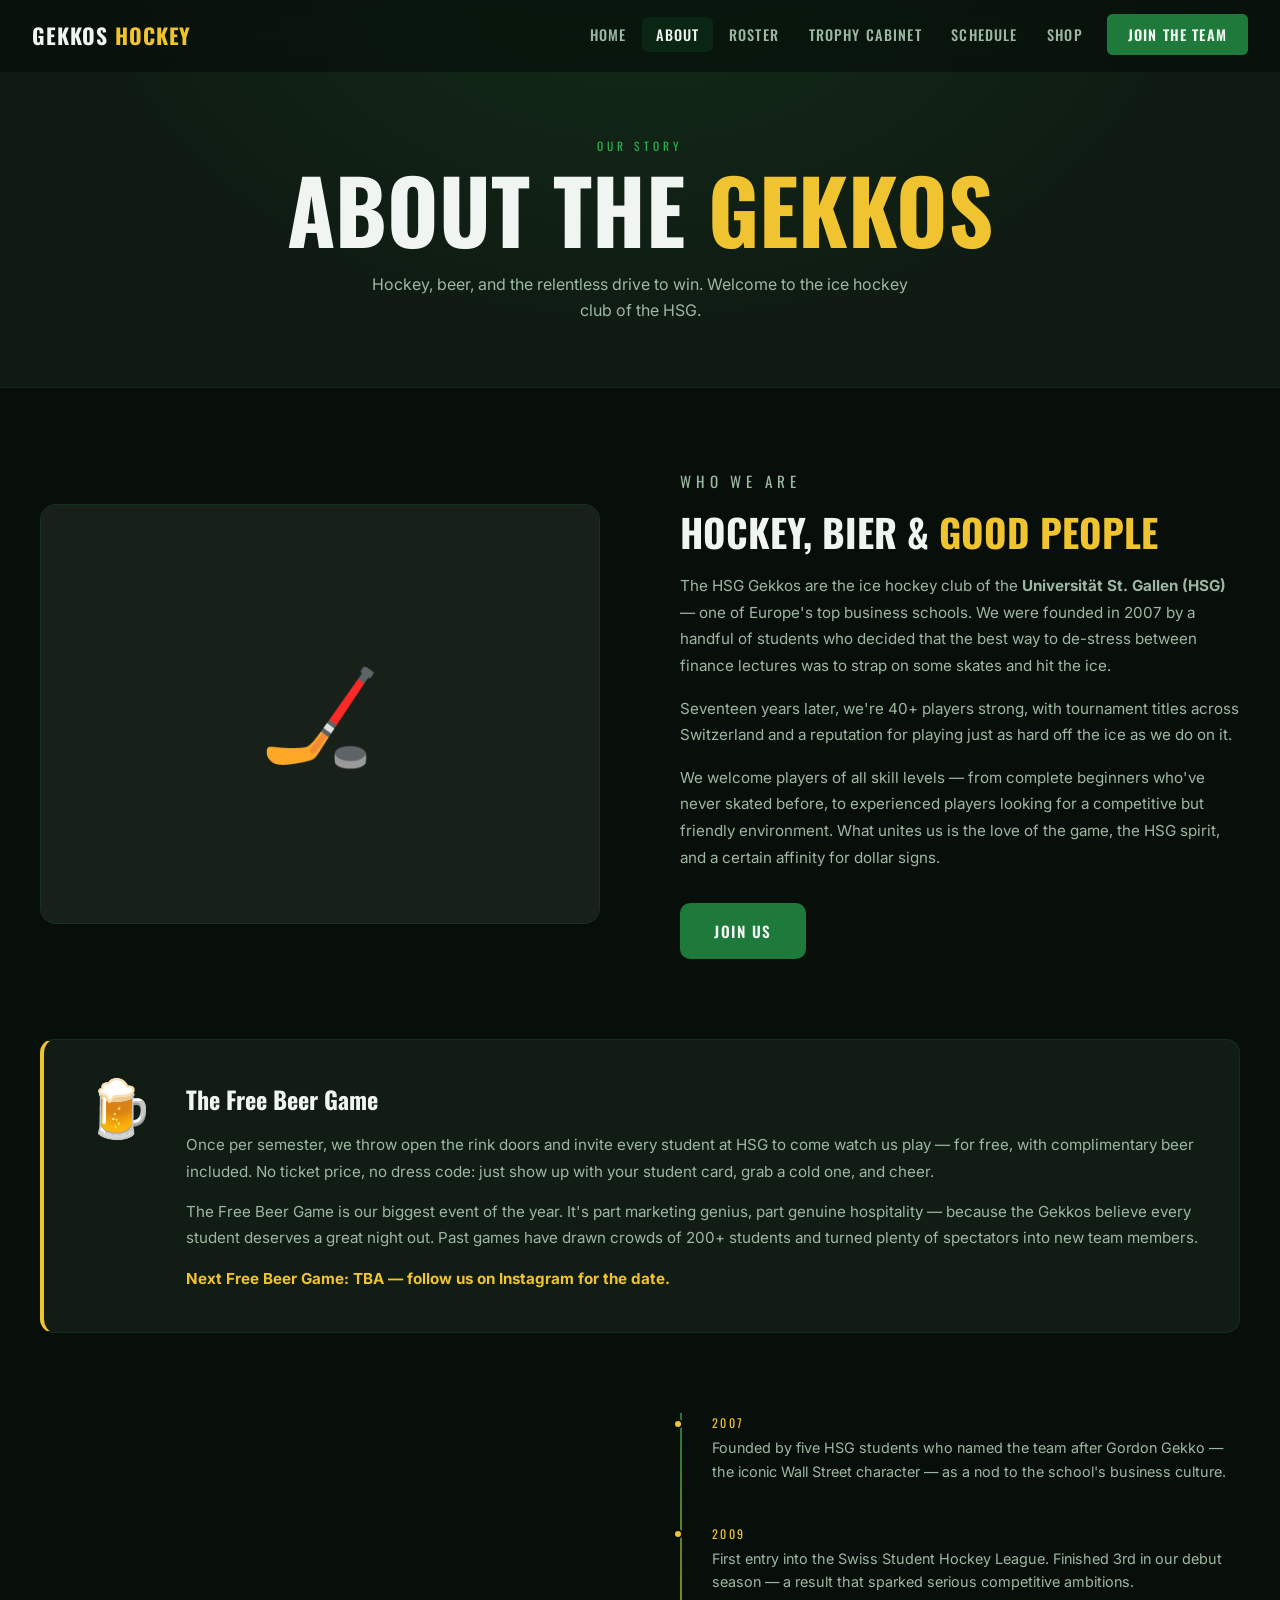
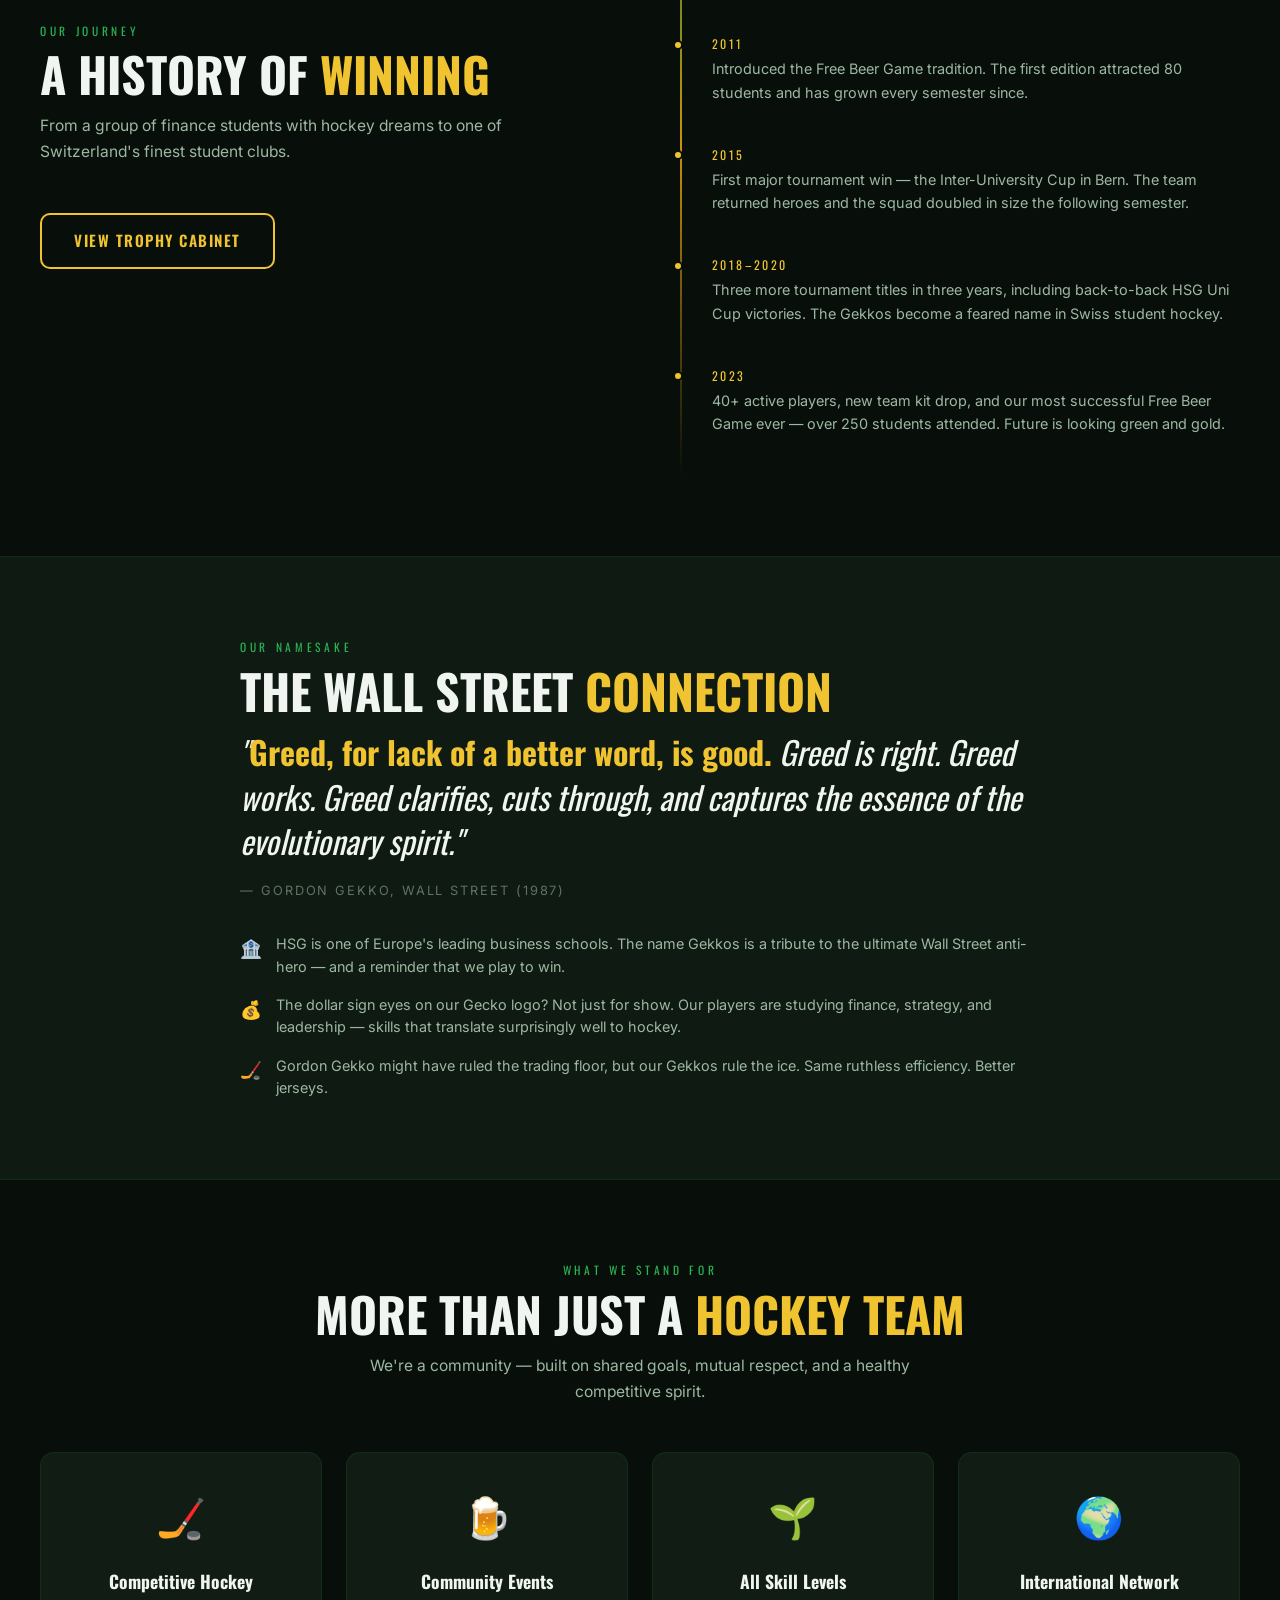
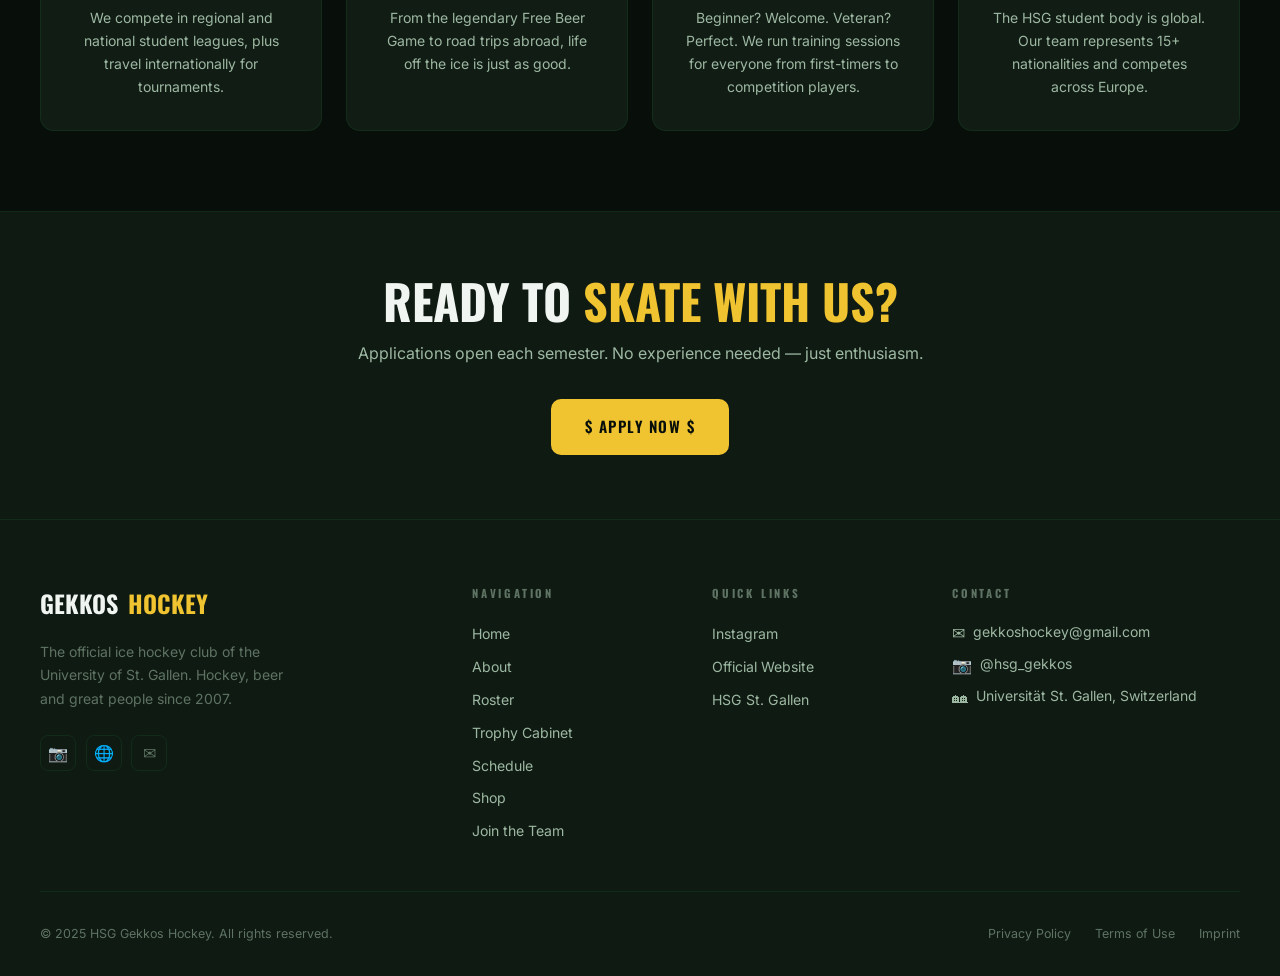
==== commit e4aa6490: "updates" ====
--- a/about.html
+++ b/about.html
@@ -228,9 +228,9 @@
         </div>
         <p class="footer-tagline">The official ice hockey club of the University of St. Gallen. Hockey, beer and great people since 2007.</p>
         <div class="footer-socials">
-          <a href="https://www.instagram.com/hsg_gekkos" target="_blank" rel="noopener" class="social-icon">&#128247;</a>
+          <a href="https://www.instagram.com/hsg_gekkos?stkn=Znl3aG91dWpkbmZy" target="_blank" rel="noopener" class="social-icon">&#128247;</a>
           <a href="https://gekkoshockey.ch" target="_blank" rel="noopener" class="social-icon">&#127760;</a>
-          <a href="mailto:info@gekkoshockey.ch" class="social-icon">&#9993;</a>
+          <a href="mailto:gekkoshockey@gmail.com" class="social-icon">&#9993;</a>
         </div>
       </div>
       <div class="footer-col">
@@ -248,14 +248,14 @@
       <div class="footer-col">
         <h4>Quick Links</h4>
         <div class="footer-links">
-          <a href="https://www.instagram.com/hsg_gekkos" target="_blank" class="footer-link">Instagram</a>
+          <a href="https://www.instagram.com/hsg_gekkos?stkn=Znl3aG91dWpkbmZy" target="_blank" class="footer-link">Instagram</a>
           <a href="https://gekkoshockey.ch" target="_blank" class="footer-link">Official Website</a>
           <a href="https://www.unisg.ch" target="_blank" class="footer-link">HSG St. Gallen</a>
         </div>
       </div>
       <div class="footer-col">
         <h4>Contact</h4>
-        <div class="footer-contact-item"><span class="contact-icon">&#9993;</span> info@gekkoshockey.ch</div>
+        <div class="footer-contact-item"><span class="contact-icon">&#9993;</span> gekkoshockey@gmail.com</div>
         <div class="footer-contact-item"><span class="contact-icon">&#128247;</span> @hsg_gekkos</div>
         <div class="footer-contact-item"><span class="contact-icon">&#127960;</span> Universität St. Gallen, Switzerland</div>
       </div>
--- a/css/style.css
+++ b/css/style.css
@@ -25,7 +25,7 @@
   --font-h:      'Oswald', sans-serif;
   --font-b:      'Inter', sans-serif;
   --nav-h:       72px;
-  --disclaimer-h: 68px;
+  --disclaimer-h: 0px;
   --t:           0.3s ease;
   --radius:      10px;
 }
@@ -52,20 +52,6 @@
   80%  { opacity: 0.7; }
   100% { transform: translateY(110vh) rotate(640deg) scale(0.6); opacity: 0; }
 }
-
-/* ---- Preparation disclaimer banner ---- */
-.disclaimer-banner {
-  position: fixed; top: 0; left: 0; right: 0; z-index: 10001;
-  display: flex; align-items: center; justify-content: center; flex-wrap: wrap;
-  gap: 0.6rem 0.9rem;
-  padding: 1.15rem 1.5rem;
-  background: var(--bg-2);
-  border-bottom: 2px solid var(--border-gold);
-  text-align: center;
-  font-size: 1.05rem; line-height: 1.55; color: var(--gray-light);
-}
-.disclaimer-banner .disclaimer-icon { font-size: 1.5rem; flex-shrink: 0; }
-.disclaimer-banner strong { color: var(--gold-light); }
 
 /* ---- Navigation ---- */
 .nav {
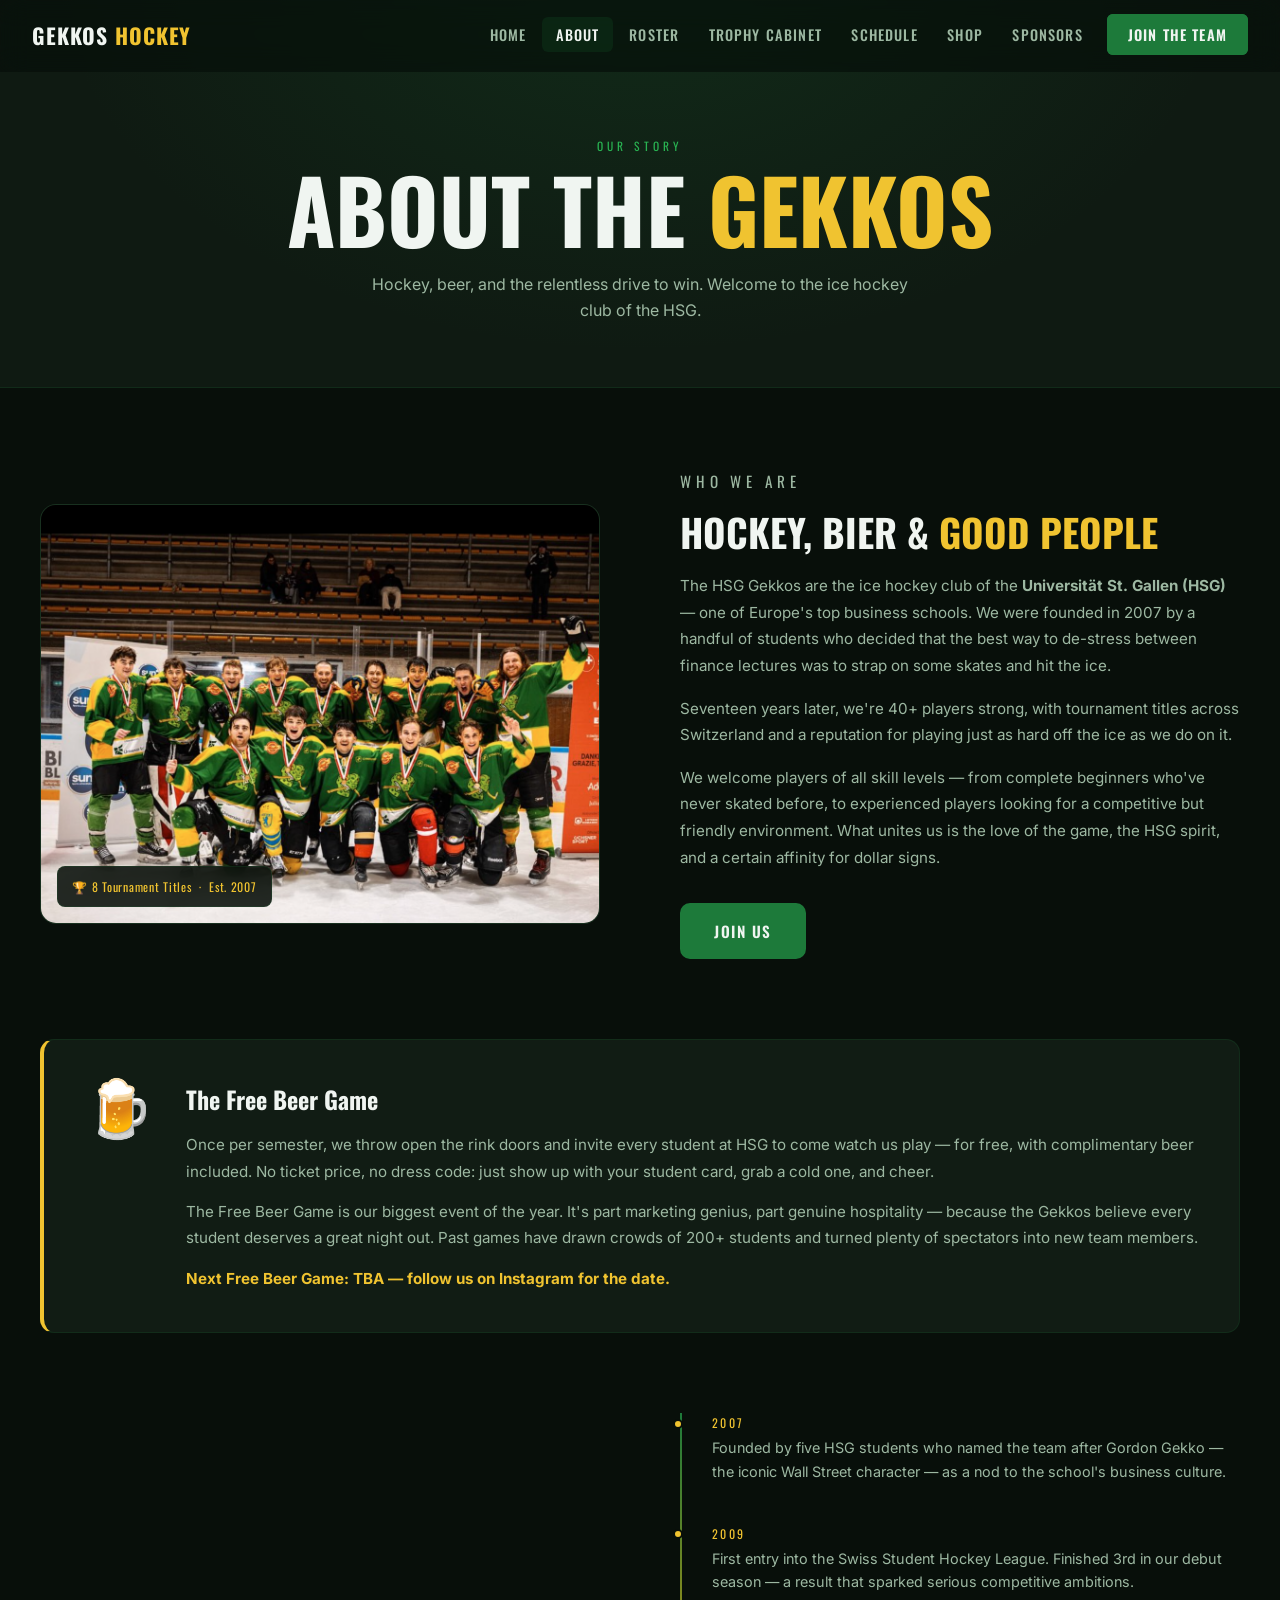
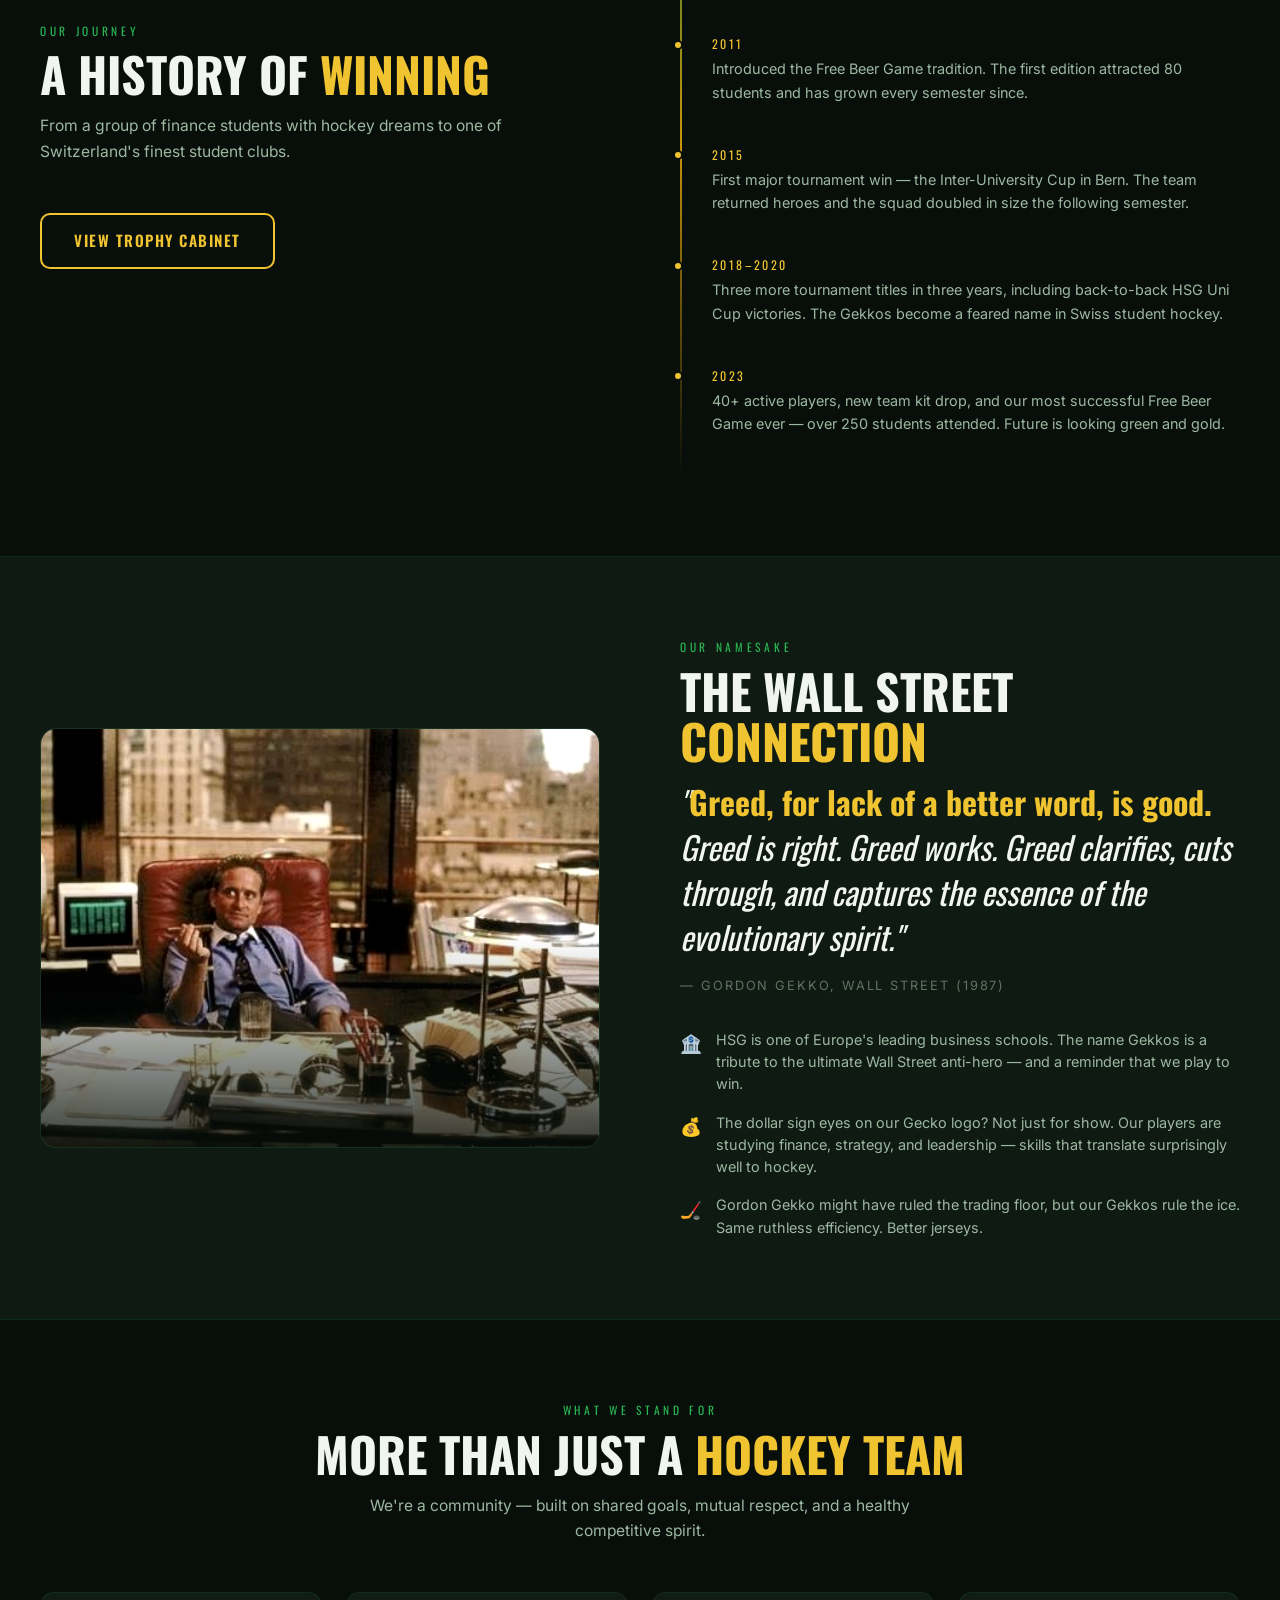
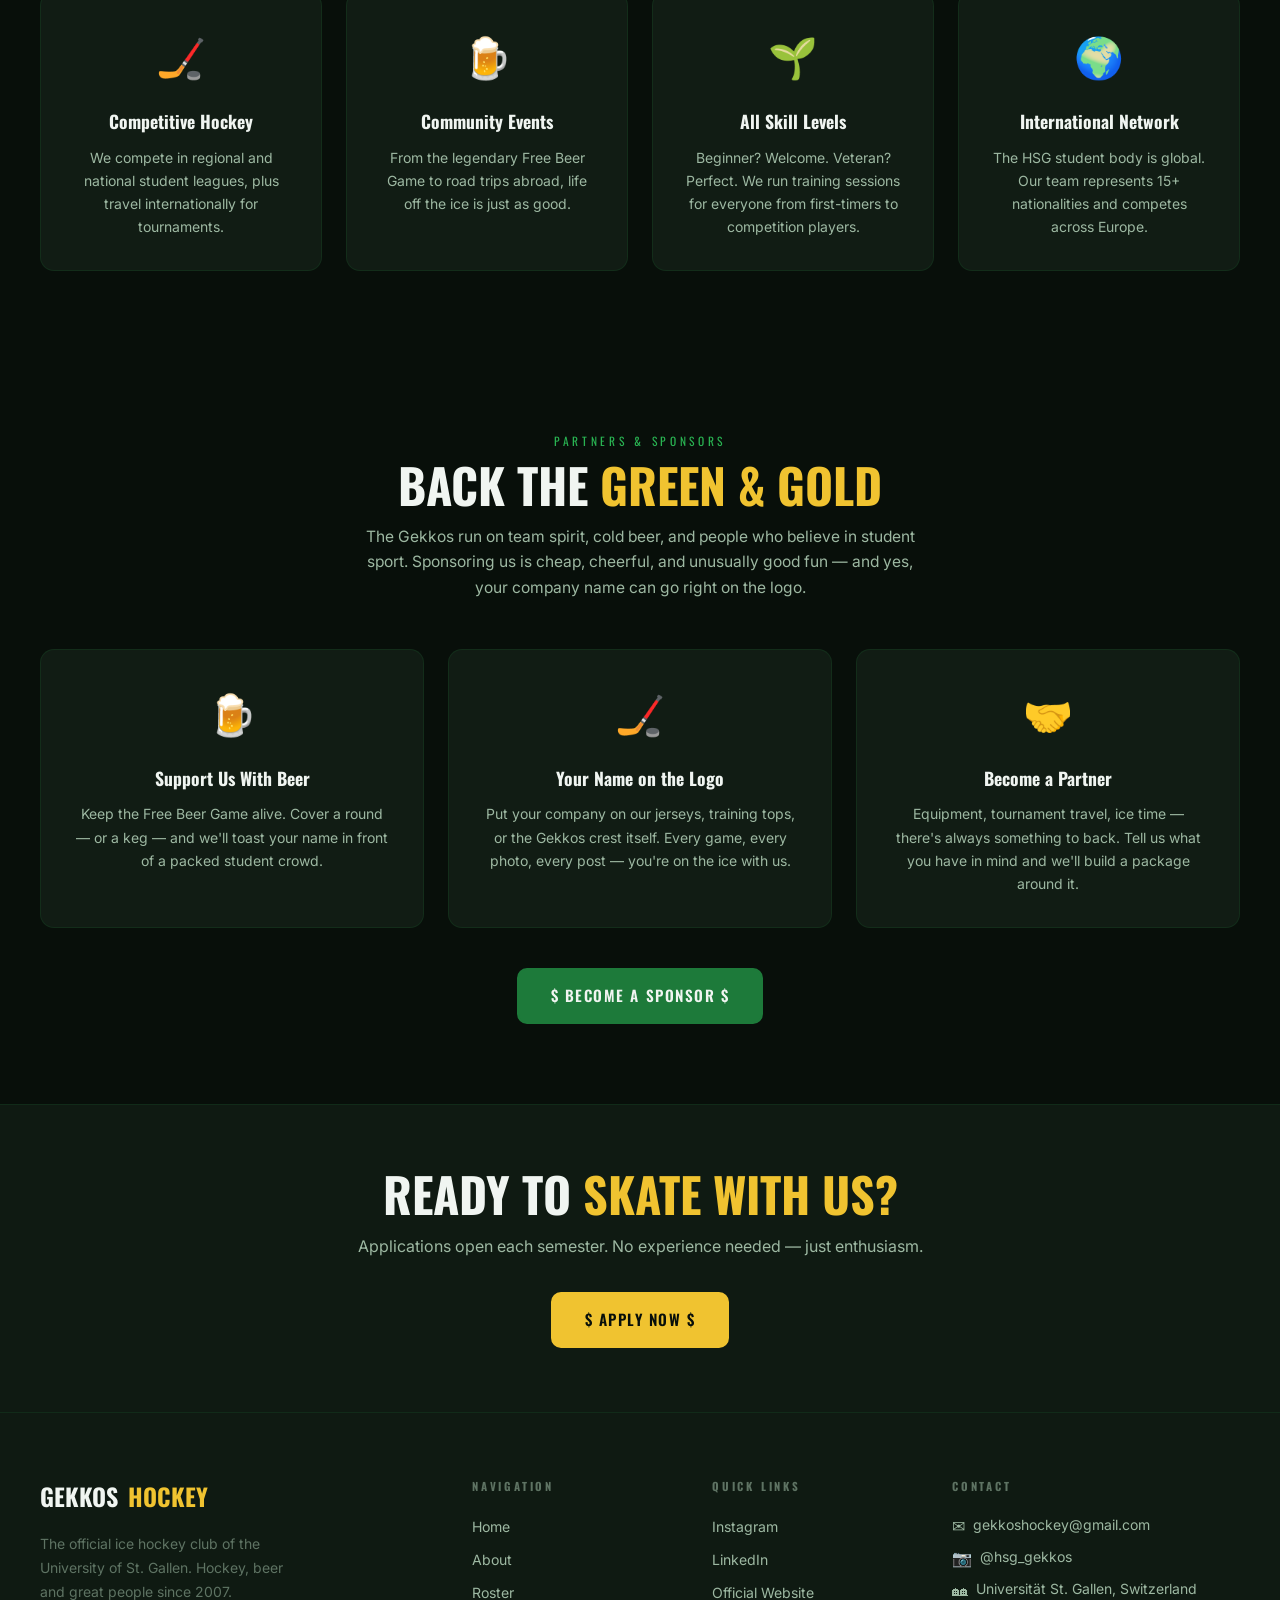
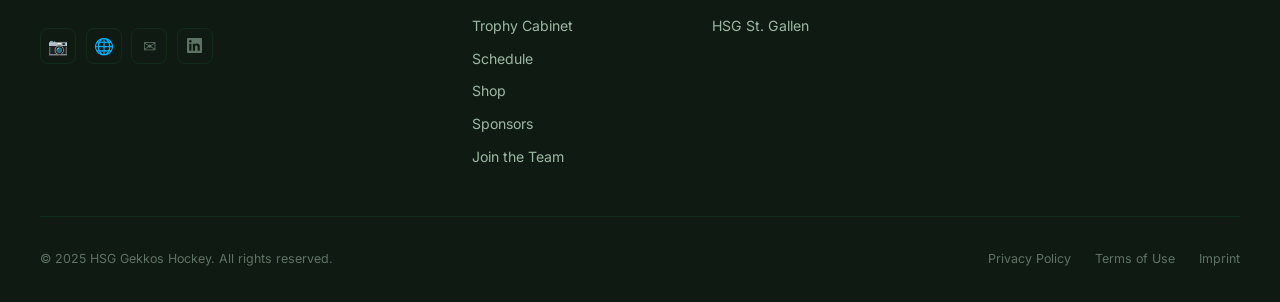
==== commit 9d7ae259: "more updates" ====
--- a/about.html
+++ b/about.html
@@ -33,6 +33,7 @@
       <li><a class="nav-link" href="trophies.html" data-page="trophies.html">Trophy Cabinet</a></li>
       <li><a class="nav-link" href="calendar.html" data-page="calendar.html">Schedule</a></li>
       <li><a class="nav-link" href="shop.html"     data-page="shop.html">Shop</a></li>
+      <li><a class="nav-link" href="about.html#sponsors">Sponsors</a></li>
       <li><a class="nav-cta"  href="join.html">Join the Team</a></li>
     </ul>
     <button class="nav-toggle" id="nav-toggle" aria-label="Menu">
@@ -55,7 +56,7 @@
       <div class="split-grid">
         <div class="reveal-left">
           <div class="about-img-wrap">
-            <img src="assets/pictures/Gekkos%20Hoodie.png" alt="HSG Gekkos team"
+            <img src="assets/pictures/picture2.png" alt="HSG Gekkos team with medals after a tournament win"
               onerror="this.parentElement.innerHTML='<div style=\'display:flex;align-items:center;justify-content:center;font-size:6rem;height:100%;background:var(--bg-3)\'>🏒</div>'" />
             <div class="about-img-badge">🏆 8 Tournament Titles &nbsp;·&nbsp; Est. 2007</div>
           </div>
@@ -144,7 +145,13 @@
   <!-- GORDON GEKKO SECTION -->
   <div class="gekko-section">
     <div class="section-inner">
-      <div style="max-width:800px; margin:0 auto;">
+      <div class="split-grid">
+        <div class="reveal-left">
+          <div class="gekko-img-wrap" style="aspect-ratio:4/3;">
+            <img src="assets/pictures/g.jpg" alt="Gordon Gekko in Wall Street (1987)" onerror="this.parentElement.style.display='none'" />
+            <div class="gekko-img-overlay"></div>
+          </div>
+        </div>
         <div class="reveal-right">
           <p class="section-label">Our Namesake</p>
           <h2 class="section-title">The Wall Street <span class="gold">Connection</span></h2>
@@ -209,6 +216,45 @@
     </div>
   </section>
 
+  <!-- SPONSORS -->
+  <section class="section" id="sponsors">
+    <div class="section-inner">
+      <div style="text-align:center; max-width:720px; margin:0 auto 3rem;" class="reveal">
+        <p class="section-label">Partners &amp; Sponsors</p>
+        <h2 class="section-title">Back the <span class="gold">Green &amp; Gold</span></h2>
+        <p class="section-desc" style="margin:0 auto;">
+          The Gekkos run on team spirit, cold beer, and people who believe in student sport. Sponsoring us is cheap, cheerful, and unusually good fun — and yes, your company name can go right on the logo.
+        </p>
+      </div>
+
+      <div style="display:grid; grid-template-columns:repeat(auto-fit, minmax(240px,1fr)); gap:1.5rem;">
+
+        <div class="reveal" style="background:var(--bg-card); border:1px solid var(--border); border-radius:14px; padding:2rem; text-align:center;">
+          <div style="font-size:2.5rem; margin-bottom:1rem;">🍺</div>
+          <h3 style="font-family:var(--font-h); font-size:1.1rem; margin-bottom:0.6rem;">Support Us With Beer</h3>
+          <p style="font-size:0.875rem; color:var(--gray-light); line-height:1.65;">Keep the Free Beer Game alive. Cover a round — or a keg — and we'll toast your name in front of a packed student crowd.</p>
+        </div>
+
+        <div class="reveal" style="background:var(--bg-card); border:1px solid var(--border); border-radius:14px; padding:2rem; text-align:center; transition-delay:0.1s;">
+          <div style="font-size:2.5rem; margin-bottom:1rem;">🏒</div>
+          <h3 style="font-family:var(--font-h); font-size:1.1rem; margin-bottom:0.6rem;">Your Name on the Logo</h3>
+          <p style="font-size:0.875rem; color:var(--gray-light); line-height:1.65;">Put your company on our jerseys, training tops, or the Gekkos crest itself. Every game, every photo, every post — you're on the ice with us.</p>
+        </div>
+
+        <div class="reveal" style="background:var(--bg-card); border:1px solid var(--border); border-radius:14px; padding:2rem; text-align:center; transition-delay:0.2s;">
+          <div style="font-size:2.5rem; margin-bottom:1rem;">🤝</div>
+          <h3 style="font-family:var(--font-h); font-size:1.1rem; margin-bottom:0.6rem;">Become a Partner</h3>
+          <p style="font-size:0.875rem; color:var(--gray-light); line-height:1.65;">Equipment, tournament travel, ice time — there's always something to back. Tell us what you have in mind and we'll build a package around it.</p>
+        </div>
+
+      </div>
+
+      <div class="reveal" style="text-align:center; margin-top:2.5rem;">
+        <a href="mailto:gekkoshockey@gmail.com?subject=Sponsorship%20%E2%80%94%20HSG%20Gekkos" class="btn btn-primary">&#36; Become a Sponsor &#36;</a>
+      </div>
+    </div>
+  </section>
+
   <!-- JOIN CTA -->
   <section style="padding:4rem 2rem; background:var(--bg-2); border-top:1px solid var(--border); text-align:center;">
     <div class="reveal" style="max-width:600px; margin:0 auto;">
@@ -231,6 +277,7 @@
           <a href="https://www.instagram.com/hsg_gekkos?stkn=Znl3aG91dWpkbmZy" target="_blank" rel="noopener" class="social-icon">&#128247;</a>
           <a href="https://gekkoshockey.ch" target="_blank" rel="noopener" class="social-icon">&#127760;</a>
           <a href="mailto:gekkoshockey@gmail.com" class="social-icon">&#9993;</a>
+          <a href="https://www.linkedin.com/company/gekkos-hockey-university-of-st-gallen/" target="_blank" rel="noopener" class="social-icon" aria-label="LinkedIn"><svg viewBox="0 0 24 24" width="15" height="15" fill="currentColor" aria-hidden="true"><path d="M20.45 20.45h-3.56v-5.57c0-1.33-.03-3.04-1.85-3.04-1.86 0-2.14 1.45-2.14 2.94v5.67H9.35V9h3.41v1.56h.05c.48-.9 1.64-1.85 3.37-1.85 3.6 0 4.27 2.37 4.27 5.45v6.29zM5.34 7.43a2.07 2.07 0 1 1 0-4.14 2.07 2.07 0 0 1 0 4.14zM7.12 20.45H3.56V9h3.56v11.45zM22.22 0H1.77C.8 0 0 .78 0 1.73v20.53C0 23.22.8 24 1.77 24h20.45C23.2 24 24 23.22 24 22.26V1.73C24 .78 23.2 0 22.22 0z"/></svg></a>
         </div>
       </div>
       <div class="footer-col">
@@ -242,6 +289,7 @@
           <a href="trophies.html" class="footer-link">Trophy Cabinet</a>
           <a href="calendar.html" class="footer-link">Schedule</a>
           <a href="shop.html"     class="footer-link">Shop</a>
+          <a href="about.html#sponsors" class="footer-link">Sponsors</a>
           <a href="join.html"     class="footer-link">Join the Team</a>
         </div>
       </div>
@@ -249,6 +297,7 @@
         <h4>Quick Links</h4>
         <div class="footer-links">
           <a href="https://www.instagram.com/hsg_gekkos?stkn=Znl3aG91dWpkbmZy" target="_blank" class="footer-link">Instagram</a>
+          <a href="https://www.linkedin.com/company/gekkos-hockey-university-of-st-gallen/" target="_blank" class="footer-link">LinkedIn</a>
           <a href="https://gekkoshockey.ch" target="_blank" class="footer-link">Official Website</a>
           <a href="https://www.unisg.ch" target="_blank" class="footer-link">HSG St. Gallen</a>
         </div>
@@ -256,7 +305,7 @@
       <div class="footer-col">
         <h4>Contact</h4>
         <div class="footer-contact-item"><span class="contact-icon">&#9993;</span> gekkoshockey@gmail.com</div>
-        <div class="footer-contact-item"><span class="contact-icon">&#128247;</span> @hsg_gekkos</div>
+        <div class="footer-contact-item"><span class="contact-icon">&#128247;</span> <a href="https://www.instagram.com/hsg_gekkos?stkn=Znl3aG91dWpkbmZy" target="_blank" rel="noopener" class="footer-link">@hsg_gekkos</a></div>
         <div class="footer-contact-item"><span class="contact-icon">&#127960;</span> Universität St. Gallen, Switzerland</div>
       </div>
     </div>
--- a/css/style.css
+++ b/css/style.css
@@ -144,7 +144,7 @@
 }
 .hero-bg {
   position: absolute; inset: 0;
-  background: url('../assets/team-photo.jpg') center/cover no-repeat;
+  background: url('../assets/pictures/picture2.png') center/cover no-repeat;
   filter: brightness(0.28) saturate(0.7);
   transform: scale(1.05);
   z-index: 0;
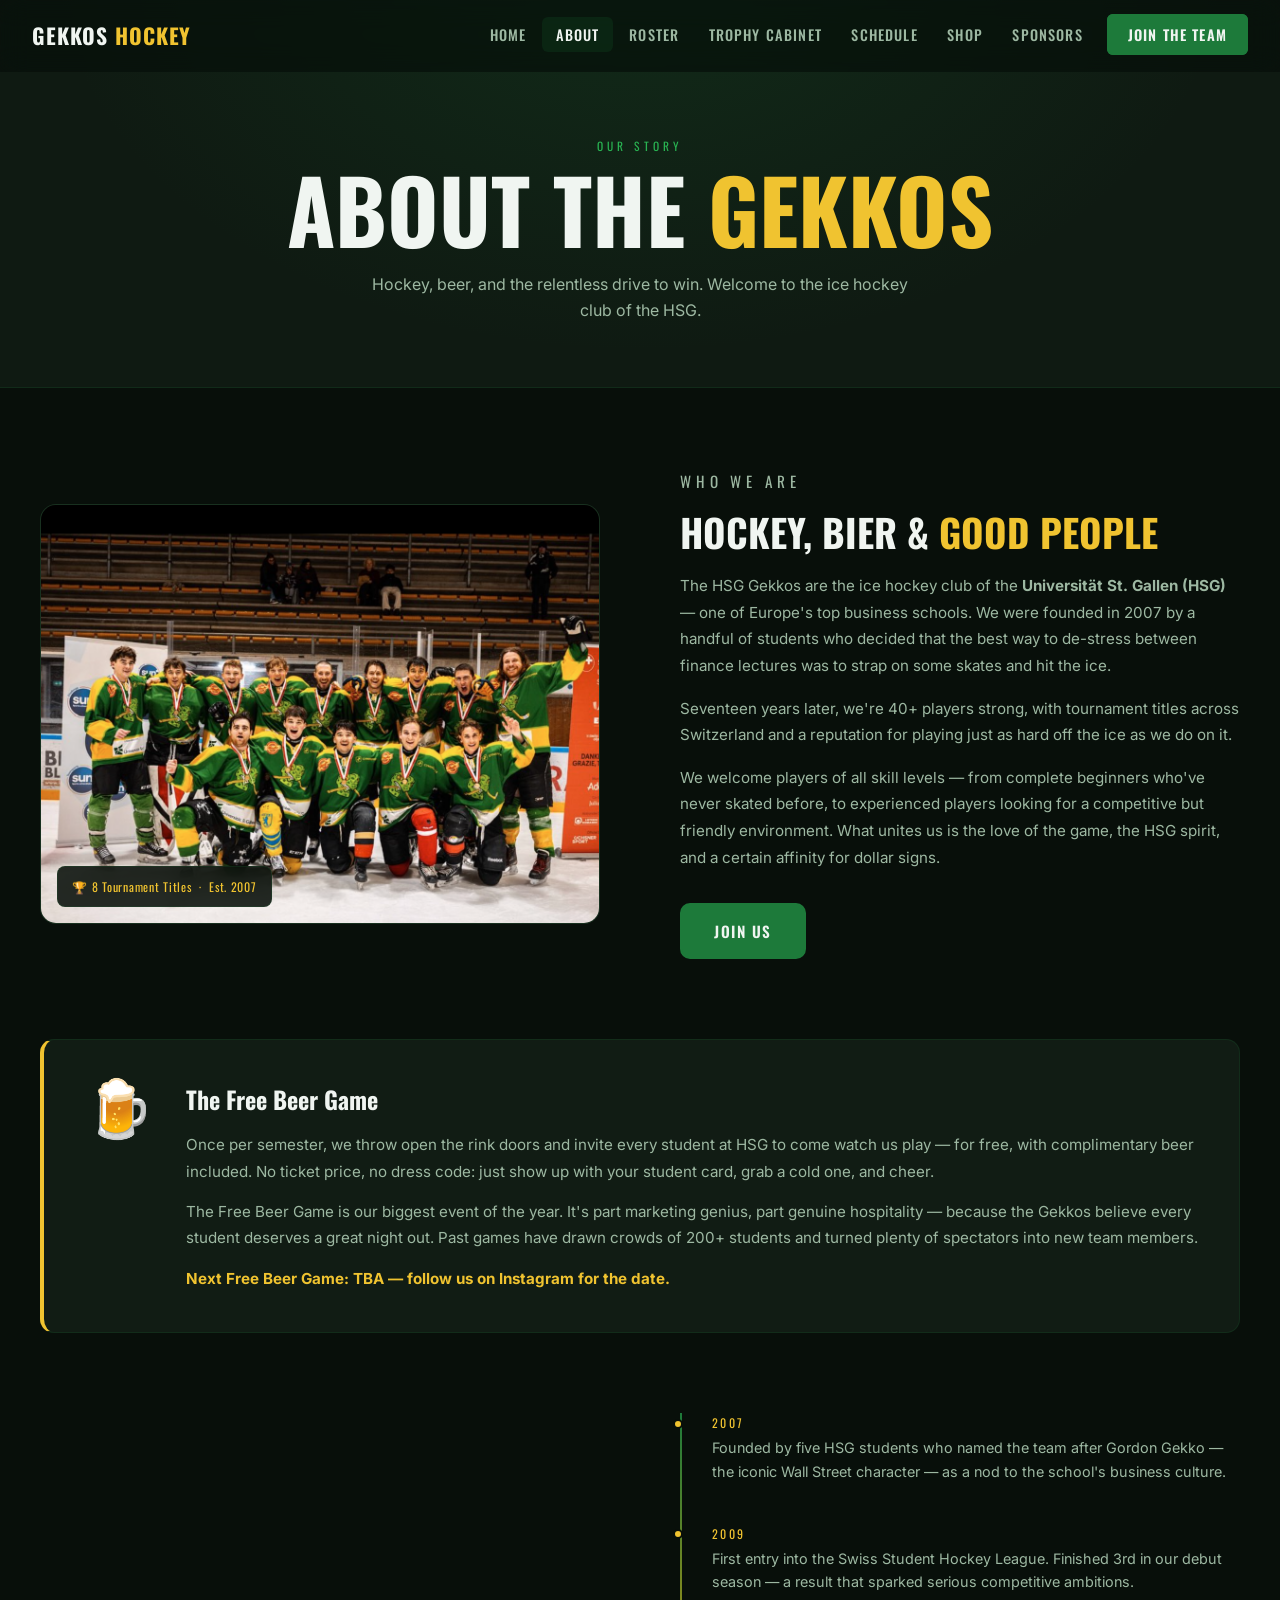
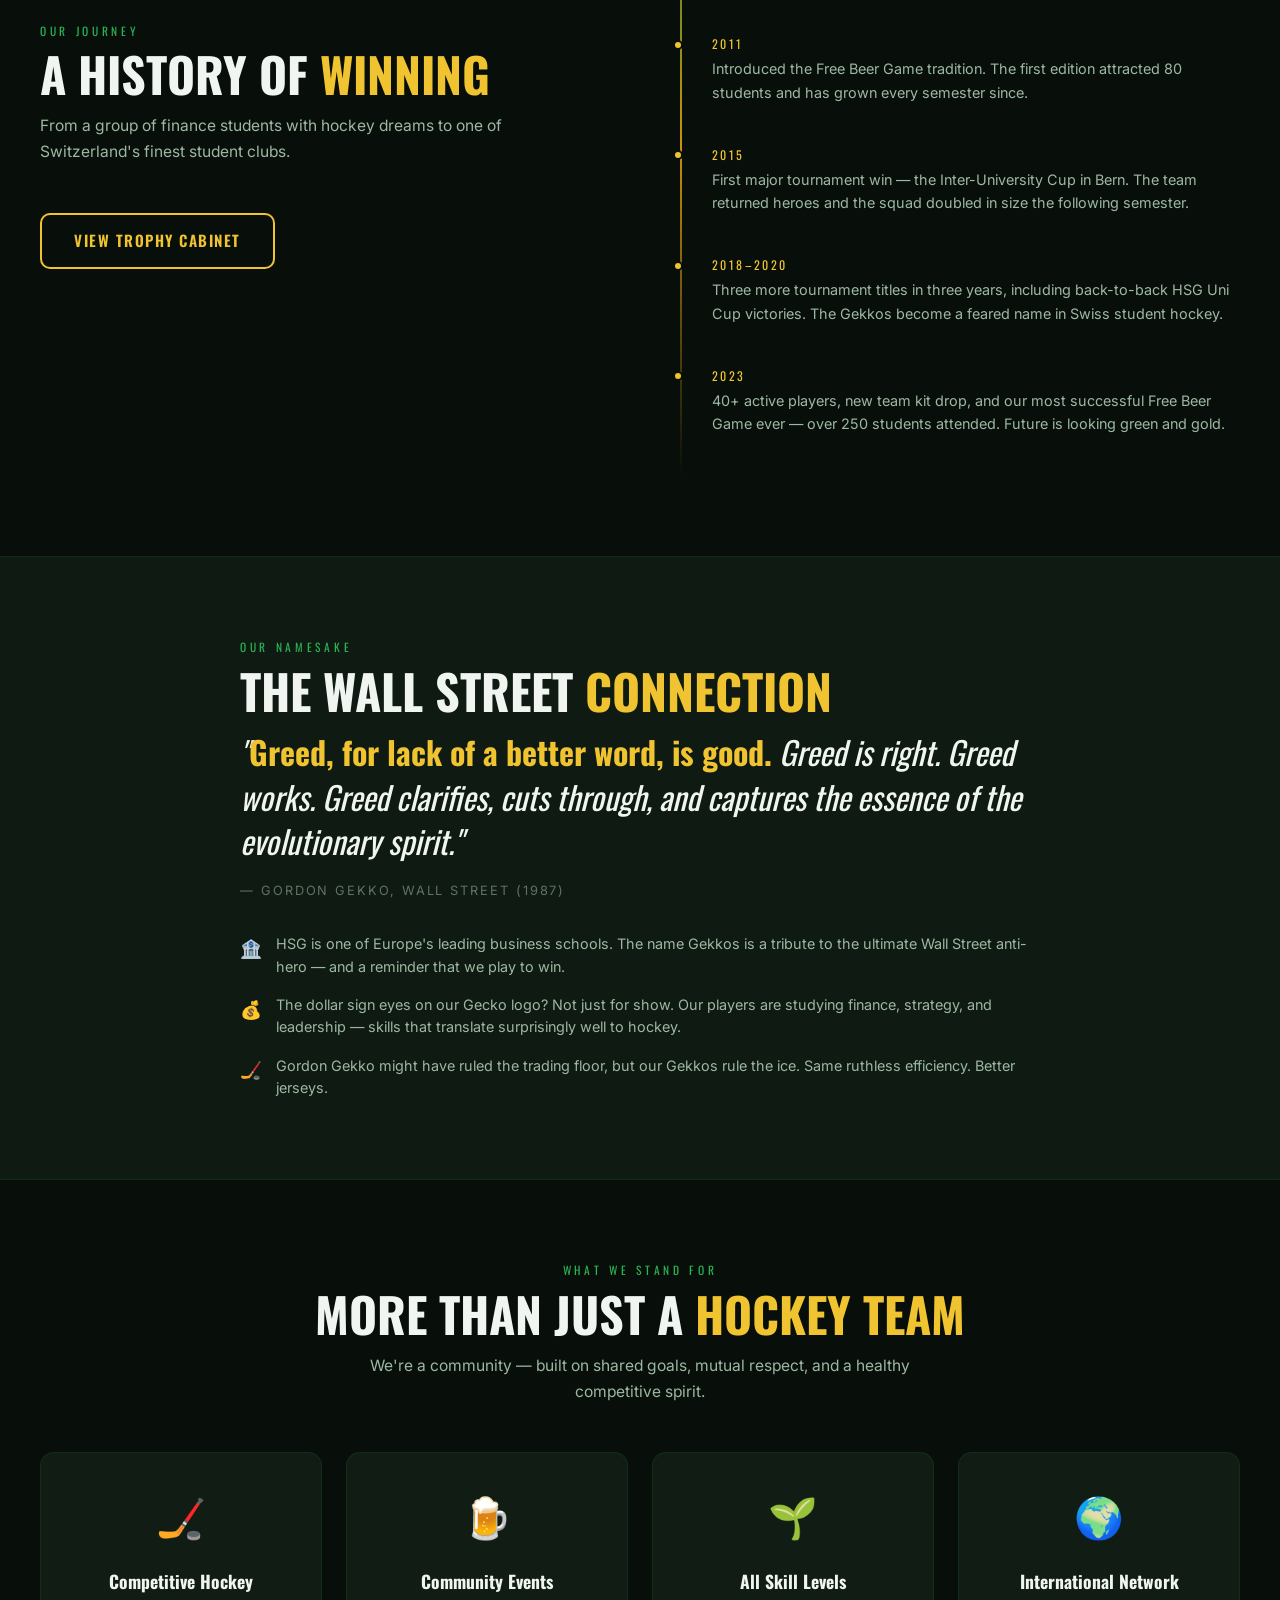
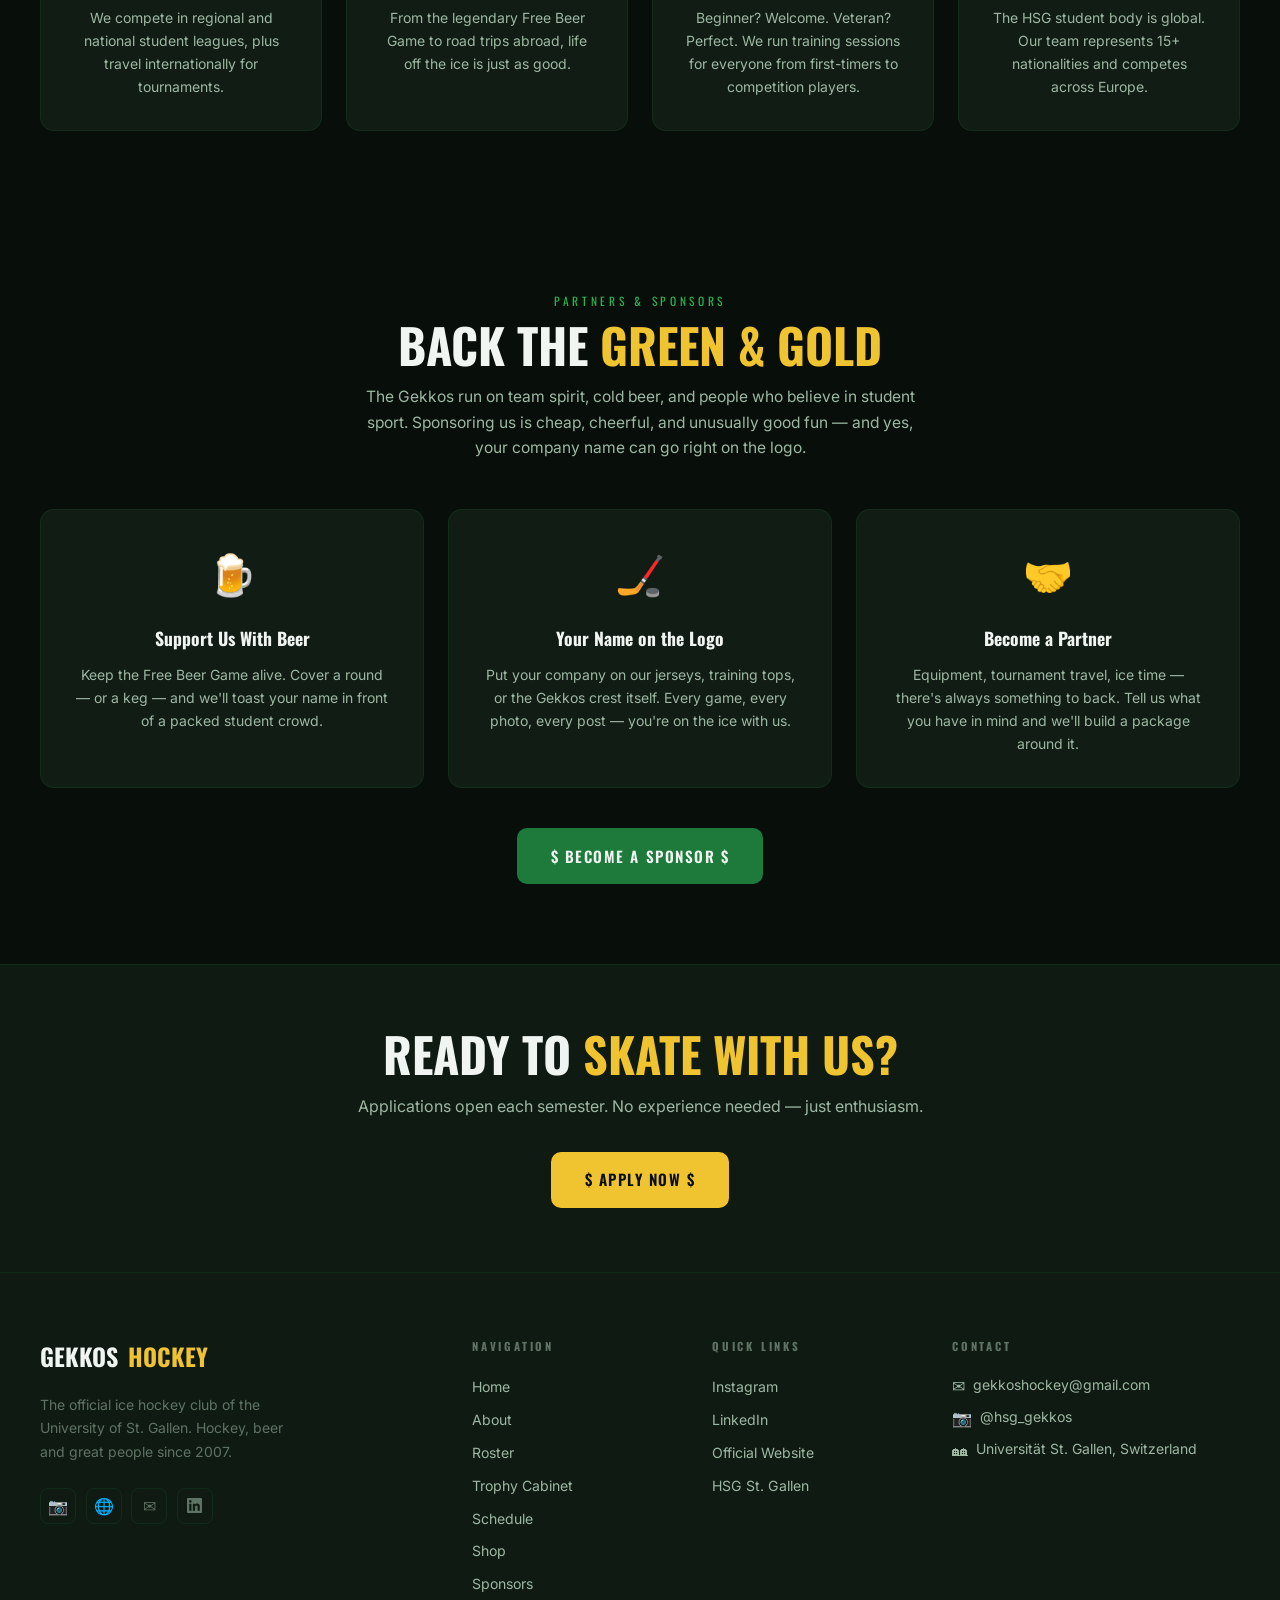
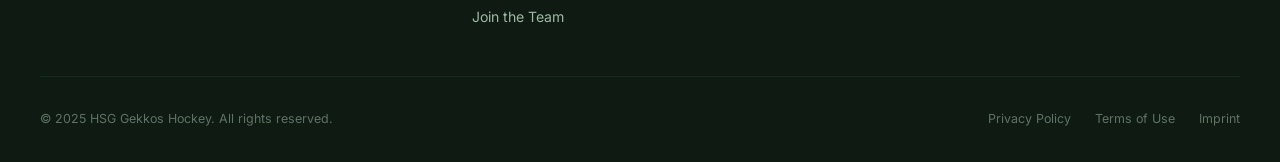
==== commit 4feca0eb: "updates" ====
--- a/about.html
+++ b/about.html
@@ -145,13 +145,7 @@
   <!-- GORDON GEKKO SECTION -->
   <div class="gekko-section">
     <div class="section-inner">
-      <div class="split-grid">
-        <div class="reveal-left">
-          <div class="gekko-img-wrap" style="aspect-ratio:4/3;">
-            <img src="assets/pictures/g.jpg" alt="Gordon Gekko in Wall Street (1987)" onerror="this.parentElement.style.display='none'" />
-            <div class="gekko-img-overlay"></div>
-          </div>
-        </div>
+      <div style="max-width:800px; margin:0 auto;">
         <div class="reveal-right">
           <p class="section-label">Our Namesake</p>
           <h2 class="section-title">The Wall Street <span class="gold">Connection</span></h2>
